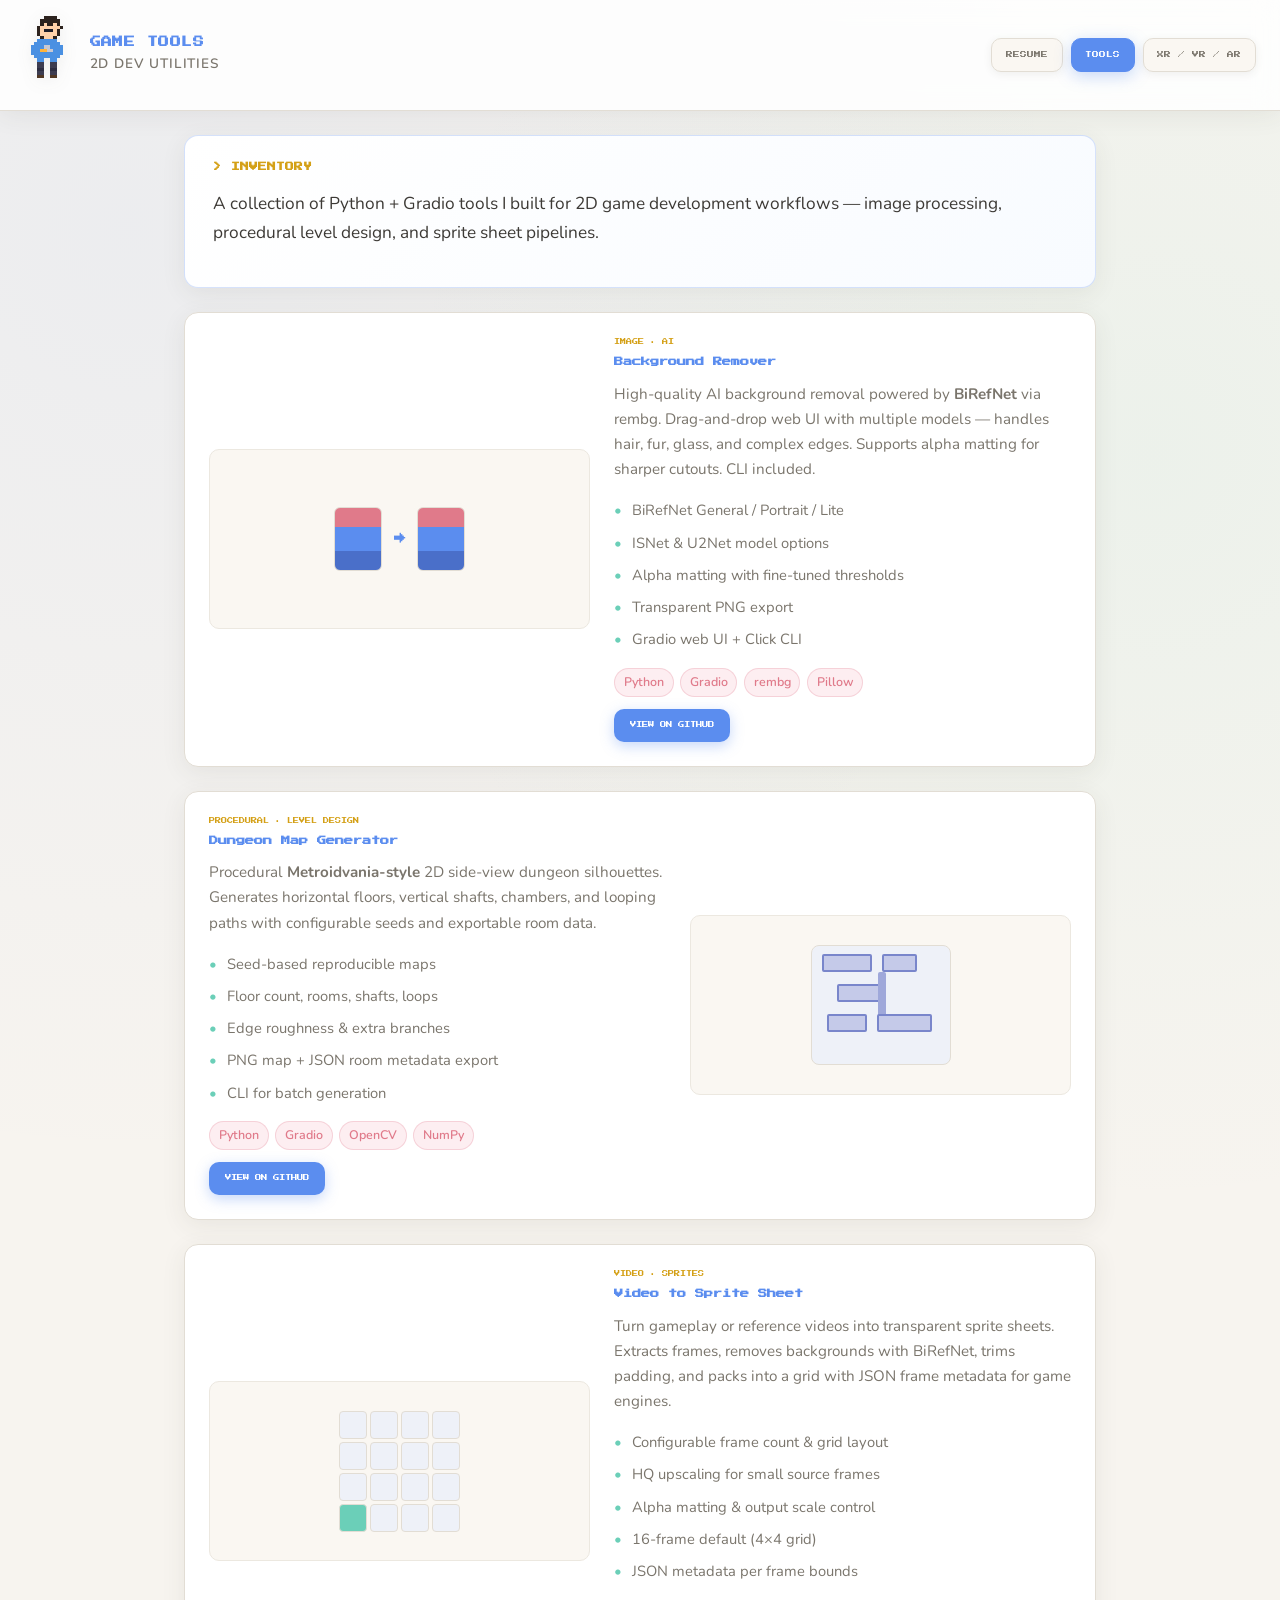
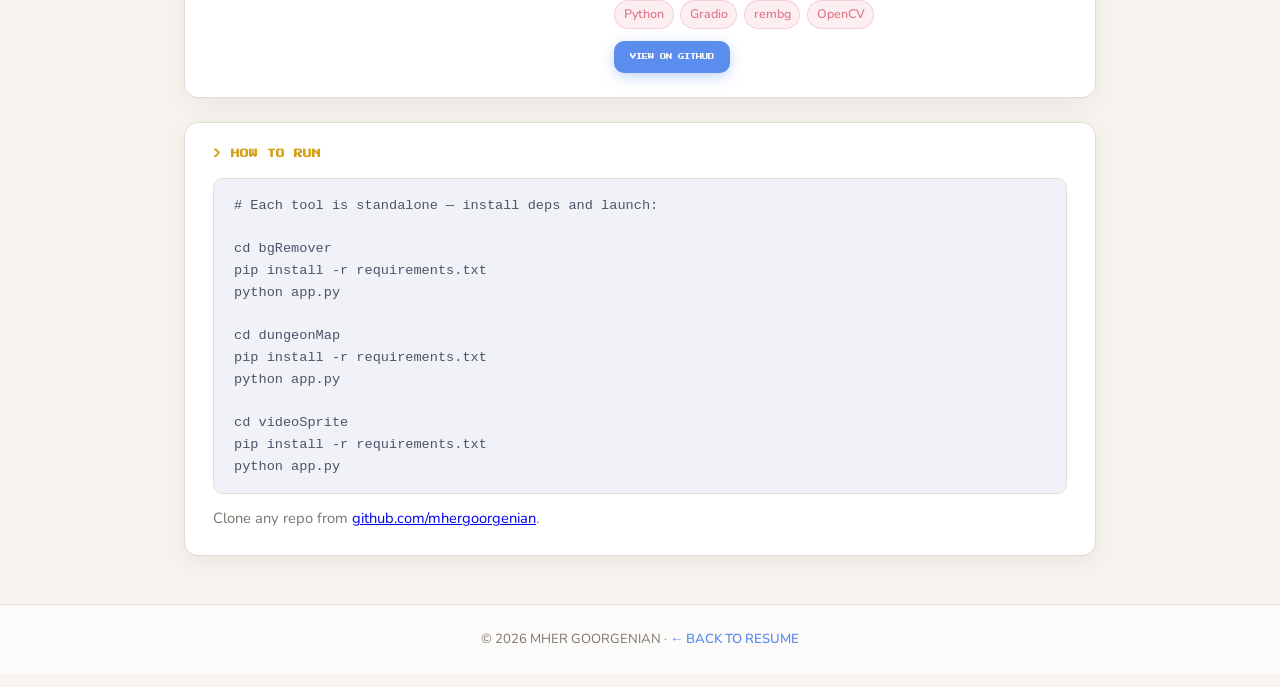
==== tools.html @ 406438a4 "Deploy pixel art resume portfolio site" ====
<!DOCTYPE html>
<html lang="en">
<head>
  <meta charset="UTF-8">
  <meta name="viewport" content="width=device-width, initial-scale=1.0">
  <title>Game Tools | Mher Goorgenian</title>
  <link rel="preconnect" href="https://fonts.googleapis.com">
  <link rel="preconnect" href="https://fonts.gstatic.com" crossorigin>
  <link href="https://fonts.googleapis.com/css2?family=Nunito:wght@400;600;700&family=Press+Start+2P&display=swap" rel="stylesheet">
  <link rel="stylesheet" href="css/pixel.css">
</head>
<body>
  <header class="site-header">
    <div class="logo-block">
      <img src="assets/character.png" alt="Pixel game developer character" class="character-mini" width="52" height="78">
      <div>
        <h1 class="site-title">GAME TOOLS</h1>
        <p class="site-subtitle">2D DEV UTILITIES</p>
      </div>
    </div>
    <nav class="pixel-nav" aria-label="Main">
      <a href="index.html" class="nav-link">RESUME</a>
      <a href="tools.html" class="nav-link active">TOOLS</a>
      <a href="xr.html" class="nav-link">XR / VR / AR</a>
    </nav>
  </header>

  <main class="container">
    <section class="pixel-panel hero-panel">
      <h2 class="panel-title">&gt; INVENTORY</h2>
      <p class="hero-text">
        A collection of Python + Gradio tools I built for 2D game development workflows —
        image processing, procedural level design, and sprite sheet pipelines.
      </p>
    </section>

    <section class="tool-showcase">
      <!-- BG Remover -->
      <article class="tool-card" id="bg-remover">
        <div class="tool-visual bg-remover-demo" aria-hidden="true">
          <div class="demo-sprite char"></div>
          <div class="demo-arrow">→</div>
          <div class="demo-sprite char-cutout"></div>
        </div>
        <div class="tool-content">
          <span class="tool-tag">IMAGE · AI</span>
          <h2>Background Remover</h2>
          <p>
            High-quality AI background removal powered by <strong>BiRefNet</strong> via rembg.
            Drag-and-drop web UI with multiple models — handles hair, fur, glass, and complex edges.
            Supports alpha matting for sharper cutouts. CLI included.
          </p>
          <ul class="tool-features">
            <li>BiRefNet General / Portrait / Lite</li>
            <li>ISNet & U2Net model options</li>
            <li>Alpha matting with fine-tuned thresholds</li>
            <li>Transparent PNG export</li>
            <li>Gradio web UI + Click CLI</li>
          </ul>
          <div class="tool-stack">
            <span>Python</span><span>Gradio</span><span>rembg</span><span>Pillow</span>
          </div>
          <div class="tool-actions">
            <a href="https://github.com/mhergoorgenian/bg-remover" target="_blank" rel="noopener" class="pixel-btn tool-repo">
              VIEW ON GITHUB
            </a>
          </div>
        </div>
      </article>

      <!-- Dungeon Map -->
      <article class="tool-card reverse" id="dungeon-map">
        <div class="tool-visual dungeon-demo" aria-hidden="true">
          <div class="dungeon-preview">
            <div class="dungeon-room r1"></div>
            <div class="dungeon-room r2"></div>
            <div class="dungeon-room r3"></div>
            <div class="dungeon-shaft"></div>
            <div class="dungeon-room r4"></div>
            <div class="dungeon-room r5"></div>
          </div>
        </div>
        <div class="tool-content">
          <span class="tool-tag">PROCEDURAL · LEVEL DESIGN</span>
          <h2>Dungeon Map Generator</h2>
          <p>
            Procedural <strong>Metroidvania-style</strong> 2D side-view dungeon silhouettes.
            Generates horizontal floors, vertical shafts, chambers, and looping paths with
            configurable seeds and exportable room data.
          </p>
          <ul class="tool-features">
            <li>Seed-based reproducible maps</li>
            <li>Floor count, rooms, shafts, loops</li>
            <li>Edge roughness & extra branches</li>
            <li>PNG map + JSON room metadata export</li>
            <li>CLI for batch generation</li>
          </ul>
          <div class="tool-stack">
            <span>Python</span><span>Gradio</span><span>OpenCV</span><span>NumPy</span>
          </div>
          <div class="tool-actions">
            <a href="https://github.com/mhergoorgenian/dungeon-map-generator" target="_blank" rel="noopener" class="pixel-btn tool-repo">
              VIEW ON GITHUB
            </a>
          </div>
        </div>
      </article>

      <!-- Video Sprite -->
      <article class="tool-card" id="video-sprite">
        <div class="tool-visual sprite-demo" aria-hidden="true">
          <div class="sprite-sheet-preview">
            <div class="sprite-cell"></div><div class="sprite-cell"></div><div class="sprite-cell"></div><div class="sprite-cell"></div>
            <div class="sprite-cell"></div><div class="sprite-cell"></div><div class="sprite-cell"></div><div class="sprite-cell"></div>
            <div class="sprite-cell"></div><div class="sprite-cell"></div><div class="sprite-cell"></div><div class="sprite-cell"></div>
            <div class="sprite-cell active"></div><div class="sprite-cell"></div><div class="sprite-cell"></div><div class="sprite-cell"></div>
          </div>
        </div>
        <div class="tool-content">
          <span class="tool-tag">VIDEO · SPRITES</span>
          <h2>Video to Sprite Sheet</h2>
          <p>
            Turn gameplay or reference videos into transparent sprite sheets. Extracts frames,
            removes backgrounds with BiRefNet, trims padding, and packs into a grid with
            JSON frame metadata for game engines.
          </p>
          <ul class="tool-features">
            <li>Configurable frame count & grid layout</li>
            <li>HQ upscaling for small source frames</li>
            <li>Alpha matting & output scale control</li>
            <li>16-frame default (4×4 grid)</li>
            <li>JSON metadata per frame bounds</li>
          </ul>
          <div class="tool-stack">
            <span>Python</span><span>Gradio</span><span>rembg</span><span>OpenCV</span>
          </div>
          <div class="tool-actions">
            <a href="https://github.com/mhergoorgenian/video-to-sprite" target="_blank" rel="noopener" class="pixel-btn tool-repo">
              VIEW ON GITHUB
            </a>
          </div>
        </div>
      </article>
    </section>

    <section class="pixel-panel">
      <h2 class="panel-title">&gt; HOW TO RUN</h2>
      <pre class="code-block"><code># Each tool is standalone — install deps and launch:

cd bgRemover
pip install -r requirements.txt
python app.py

cd dungeonMap
pip install -r requirements.txt
python app.py

cd videoSprite
pip install -r requirements.txt
python app.py</code></pre>
      <p class="note-text">Clone any repo from <a href="https://github.com/mhergoorgenian">github.com/mhergoorgenian</a>.</p>
    </section>
  </main>

  <footer class="site-footer">
    <p>© 2026 MHER GOORGENIAN · <a href="index.html">← BACK TO RESUME</a></p>
  </footer>

  <script src="js/nav.js"></script>
</body>
</html>
---- css/pixel.css ----
/* ===== LIGHT PIXEL RESUME THEME ===== */

:root {
  --bg: #f7f4ef;
  --bg-soft: #fffdf9;
  --bg-panel: #ffffff;
  --bg-card: #faf7f2;
  --border: #e2ddd4;
  --border-soft: #ece8e0;
  --text: #3d3a36;
  --text-dim: #7a756c;
  --accent: #5b8def;
  --accent-soft: #e8f0ff;
  --accent-alt: #e07a8a;
  --accent-alt-soft: #fdeef1;
  --accent-gold: #d4a017;
  --accent-mint: #6bcfb8;
  --shadow: rgba(61, 58, 54, 0.08);
  --shadow-hover: rgba(61, 58, 54, 0.14);
  --radius: 14px;
  --radius-sm: 10px;
  --font-pixel: 'Press Start 2P', monospace;
  --font-body: 'Nunito', 'Segoe UI', sans-serif;
}

*, *::before, *::after {
  box-sizing: border-box;
  margin: 0;
  padding: 0;
}

html {
  scroll-behavior: smooth;
}

body {
  font-family: var(--font-body);
  font-size: 1.05rem;
  line-height: 1.65;
  color: var(--text);
  background:
    radial-gradient(circle at 10% 10%, rgba(91, 141, 239, 0.07) 0%, transparent 40%),
    radial-gradient(circle at 90% 20%, rgba(107, 207, 184, 0.08) 0%, transparent 35%),
    var(--bg);
  min-height: 100vh;
  position: relative;
  overflow-x: hidden;
}

/* Hide old CRT layers if present */
.scanlines,
.crt-glow {
  display: none;
}

/* Header */
.site-header {
  display: flex;
  flex-wrap: wrap;
  align-items: center;
  justify-content: space-between;
  gap: 1rem;
  padding: 1rem 1.5rem;
  border-bottom: 1px solid var(--border);
  background: rgba(255, 255, 255, 0.85);
  backdrop-filter: blur(12px);
  box-shadow: 0 4px 24px var(--shadow);
  position: sticky;
  top: 0;
  z-index: 100;
}

.logo-block {
  display: flex;
  align-items: center;
  gap: 0.85rem;
}

.pixel-avatar,
.character-mini {
  display: block;
  width: 52px;
  height: 78px;
  object-fit: contain;
  image-rendering: pixelated;
  filter: drop-shadow(0 4px 8px var(--shadow));
  animation: char-bob 2.4s ease-in-out infinite;
}

@keyframes char-bob {
  0%, 100% { transform: translateY(0); }
  50% { transform: translateY(-3px); }
}

.site-title {
  font-family: var(--font-pixel);
  font-size: clamp(0.5rem, 2.2vw, 0.68rem);
  color: var(--accent);
  letter-spacing: 0.04em;
  line-height: 1.5;
}

.site-subtitle {
  font-size: 0.85rem;
  font-weight: 600;
  color: var(--text-dim);
  margin-top: 0.15rem;
  letter-spacing: 0.06em;
  text-transform: uppercase;
}

/* Navigation */
.pixel-nav {
  display: flex;
  flex-wrap: wrap;
  gap: 0.5rem;
}

.nav-link {
  font-family: var(--font-pixel);
  font-size: 0.42rem;
  padding: 0.65rem 0.85rem;
  color: var(--text-dim);
  text-decoration: none;
  background: var(--bg-card);
  border: 1px solid var(--border);
  border-radius: var(--radius-sm);
  box-shadow: 0 2px 8px var(--shadow);
  transition: all 0.25s ease;
}

.nav-link:hover {
  color: var(--accent);
  background: var(--accent-soft);
  border-color: rgba(91, 141, 239, 0.35);
  transform: translateY(-1px);
  box-shadow: 0 4px 14px var(--shadow-hover);
}

.nav-link.active {
  color: #fff;
  background: var(--accent);
  border-color: var(--accent);
  box-shadow: 0 4px 16px rgba(91, 141, 239, 0.35);
}

/* Layout */
.container {
  max-width: 960px;
  margin: 0 auto;
  padding: 1.5rem;
}

/* Hero with character */
.hero-layout {
  display: grid;
  grid-template-columns: auto 1fr;
  gap: 1.5rem;
  align-items: center;
}

@media (max-width: 600px) {
  .hero-layout {
    grid-template-columns: 1fr;
    text-align: center;
  }

  .hero-character-wrap {
    margin: 0 auto;
  }
}

.hero-character-wrap {
  position: relative;
  padding: 1rem;
  background: linear-gradient(145deg, var(--accent-soft), var(--accent-alt-soft));
  border-radius: var(--radius);
  border: 1px solid var(--border);
  box-shadow: 0 8px 28px var(--shadow);
}

.hero-character {
  display: block;
  width: 96px;
  height: 144px;
  image-rendering: pixelated;
  animation: char-idle 0.8s steps(2) infinite;
}

@keyframes char-idle {
  from { content: normal; }
}

/* CSS sprite animation via background */
.hero-character-sprite {
  width: 96px;
  height: 144px;
  background-image: url('../assets/character-idle.png');
  background-repeat: no-repeat;
  background-size: 192px 144px;
  image-rendering: pixelated;
  animation: sprite-idle 0.8s steps(2) infinite;
}

@keyframes sprite-idle {
  0% { background-position: 0 0; }
  100% { background-position: -192px 0; }
}

.hero-character-wrap::after {
  content: '';
  position: absolute;
  bottom: 8px;
  left: 50%;
  transform: translateX(-50%);
  width: 60%;
  height: 8px;
  background: rgba(61, 58, 54, 0.1);
  border-radius: 50%;
  filter: blur(2px);
  animation: shadow-pulse 2.4s ease-in-out infinite;
}

@keyframes shadow-pulse {
  0%, 100% { transform: translateX(-50%) scale(1); opacity: 0.5; }
  50% { transform: translateX(-50%) scale(0.85); opacity: 0.35; }
}

.character-credit {
  font-size: 0.7rem;
  color: var(--text-dim);
  margin-top: 0.5rem;
  text-align: center;
}

/* Panels */
.pixel-panel {
  background: var(--bg-panel);
  border: 1px solid var(--border);
  border-radius: var(--radius);
  box-shadow: 0 6px 24px var(--shadow);
  padding: 1.5rem 1.75rem;
  margin-bottom: 1.5rem;
  transition: box-shadow 0.25s ease;
}

.pixel-panel:hover {
  box-shadow: 0 10px 32px var(--shadow-hover);
}

.panel-title {
  font-family: var(--font-pixel);
  font-size: 0.55rem;
  color: var(--accent-gold);
  margin-bottom: 1rem;
  line-height: 1.6;
}

.hero-panel {
  border-color: rgba(91, 141, 239, 0.25);
  background: linear-gradient(135deg, #ffffff 0%, #f8fbff 100%);
}

.hero-text {
  font-size: 1.08rem;
  color: var(--text);
  margin-bottom: 1rem;
}

.hero-text strong {
  color: var(--accent);
}

/* Buttons */
.pixel-btn {
  display: inline-block;
  font-family: var(--font-pixel);
  font-size: 0.4rem;
  padding: 0.7rem 1rem;
  color: #fff;
  background: var(--accent);
  text-decoration: none;
  border: none;
  border-radius: var(--radius-sm);
  box-shadow: 0 4px 14px rgba(91, 141, 239, 0.35);
  transition: all 0.25s ease;
  cursor: pointer;
}

.pixel-btn:hover {
  transform: translateY(-2px);
  box-shadow: 0 6px 20px rgba(91, 141, 239, 0.45);
  background: #4a7de0;
}

.pixel-btn[aria-disabled="true"] {
  background: var(--border);
  color: var(--text-dim);
  box-shadow: none;
  cursor: not-allowed;
  pointer-events: none;
}

.contact-row {
  display: flex;
  flex-wrap: wrap;
  gap: 0.65rem;
  margin-top: 0.75rem;
}

.pixel-link {
  font-family: var(--font-pixel);
  font-size: 0.4rem;
  color: var(--accent);
  text-decoration: none;
  margin-top: 0.5rem;
  display: inline-block;
  transition: color 0.2s ease;
}

.pixel-link:hover {
  color: var(--accent-alt);
}

/* Quest / Experience cards */
.quest-list {
  display: flex;
  flex-direction: column;
  gap: 1rem;
}

.quest-card {
  background: var(--bg-card);
  border: 1px solid var(--border-soft);
  border-radius: var(--radius-sm);
  padding: 1.15rem 1.25rem;
  transition: all 0.25s ease;
}

.quest-card:hover {
  border-color: rgba(91, 141, 239, 0.3);
  background: var(--bg-soft);
  transform: translateY(-1px);
}

.quest-header {
  display: flex;
  gap: 0.75rem;
  align-items: flex-start;
  margin-bottom: 0.5rem;
}

.quest-icon {
  font-size: 1.4rem;
  line-height: 1;
  background: var(--accent-soft);
  width: 36px;
  height: 36px;
  display: flex;
  align-items: center;
  justify-content: center;
  border-radius: 8px;
  flex-shrink: 0;
}

.quest-card h3 {
  font-family: var(--font-pixel);
  font-size: 0.5rem;
  color: var(--accent-alt);
  margin-bottom: 0.3rem;
  line-height: 1.5;
}

.quest-meta {
  font-size: 0.88rem;
  color: var(--text-dim);
}

/* Skills & languages */
.two-col {
  display: grid;
  grid-template-columns: 1fr 1fr;
  gap: 1.5rem;
}

@media (max-width: 600px) {
  .two-col {
    grid-template-columns: 1fr;
  }
}

.skill-grid {
  list-style: none;
  display: flex;
  flex-wrap: wrap;
  gap: 0.45rem;
}

.skill-grid li {
  font-size: 0.88rem;
  font-weight: 600;
  padding: 0.35rem 0.75rem;
  background: var(--accent-soft);
  border: 1px solid rgba(91, 141, 239, 0.2);
  border-radius: 999px;
  color: var(--accent);
}

.lang-list {
  list-style: none;
}

.lang-list li {
  display: flex;
  justify-content: space-between;
  padding: 0.45rem 0;
  border-bottom: 1px solid var(--border-soft);
  font-size: 0.95rem;
}

.lang-level {
  color: var(--accent-gold);
  font-weight: 600;
  font-size: 0.85rem;
}

.mt {
  margin-top: 1.25rem;
}

.edu-block {
  font-size: 0.95rem;
  line-height: 1.7;
}

/* Projects grid */
.project-grid {
  display: grid;
  grid-template-columns: repeat(auto-fit, minmax(240px, 1fr));
  gap: 1rem;
}

.project-card {
  background: var(--bg-card);
  border: 1px solid var(--border-soft);
  border-radius: var(--radius-sm);
  padding: 1.15rem;
  transition: all 0.25s ease;
}

.project-card:hover {
  transform: translateY(-2px);
  box-shadow: 0 8px 24px var(--shadow);
  border-color: rgba(91, 141, 239, 0.25);
}

.project-thumb {
  width: 100%;
  height: 80px;
  display: flex;
  align-items: center;
  justify-content: center;
  font-family: var(--font-pixel);
  font-size: 1rem;
  margin-bottom: 0.75rem;
  border-radius: var(--radius-sm);
  border: 1px solid var(--border);
}

.project-thumb.deco {
  background: linear-gradient(135deg, #e8f5e9 0%, #b2dfdb 100%);
  color: #2e7d6f;
}

.project-thumb.game {
  background: linear-gradient(135deg, #fce4ec 0%, #f8bbd0 100%);
  font-size: 1.8rem;
}

.project-thumb.tools {
  background: linear-gradient(135deg, #e3f2fd 0%, #bbdefb 100%);
  font-size: 1.8rem;
}

.project-card h3 {
  font-family: var(--font-pixel);
  font-size: 0.45rem;
  color: var(--accent-gold);
  margin-bottom: 0.5rem;
  line-height: 1.5;
}

.project-card p {
  font-size: 0.92rem;
  color: var(--text-dim);
}

/* ===== TOOLS PAGE ===== */
.tool-showcase {
  display: flex;
  flex-direction: column;
  gap: 1.5rem;
  margin-bottom: 1.5rem;
}

.tool-card {
  display: grid;
  grid-template-columns: 1fr 1.2fr;
  gap: 1.5rem;
  background: var(--bg-panel);
  border: 1px solid var(--border);
  border-radius: var(--radius);
  box-shadow: 0 6px 24px var(--shadow);
  padding: 1.5rem;
  align-items: center;
  transition: box-shadow 0.25s ease;
}

.tool-card:hover {
  box-shadow: 0 10px 32px var(--shadow-hover);
}

.tool-card.reverse {
  direction: rtl;
}

.tool-card.reverse > * {
  direction: ltr;
}

@media (max-width: 700px) {
  .tool-card,
  .tool-card.reverse {
    grid-template-columns: 1fr;
    direction: ltr;
  }
}

.tool-visual {
  min-height: 180px;
  background: var(--bg-card);
  border: 1px solid var(--border-soft);
  border-radius: var(--radius-sm);
  display: flex;
  align-items: center;
  justify-content: center;
  padding: 1rem;
  overflow: hidden;
}

.tool-tag {
  font-family: var(--font-pixel);
  font-size: 0.38rem;
  color: var(--accent-gold);
  display: block;
  margin-bottom: 0.5rem;
}

.tool-content h2 {
  font-family: var(--font-pixel);
  font-size: 0.58rem;
  color: var(--accent);
  margin-bottom: 0.75rem;
  line-height: 1.6;
}

.tool-content p {
  font-size: 0.95rem;
  color: var(--text-dim);
}

.tool-features {
  list-style: none;
  margin: 0.75rem 0;
}

.tool-features li {
  padding: 0.25rem 0;
  padding-left: 1.1rem;
  position: relative;
  font-size: 0.92rem;
  color: var(--text-dim);
}

.tool-features li::before {
  content: '•';
  position: absolute;
  left: 0;
  color: var(--accent-mint);
  font-weight: bold;
}

.tool-stack {
  display: flex;
  flex-wrap: wrap;
  gap: 0.4rem;
  margin: 0.75rem 0;
}

.tool-stack span {
  font-size: 0.78rem;
  font-weight: 600;
  padding: 0.2rem 0.55rem;
  background: var(--accent-alt-soft);
  border: 1px solid rgba(224, 122, 138, 0.25);
  border-radius: 999px;
  color: var(--accent-alt);
}

.tool-actions {
  margin-top: 0.75rem;
}

/* BG Remover demo */
.bg-remover-demo {
  gap: 0.75rem;
}

.demo-sprite {
  width: 48px;
  height: 64px;
  border-radius: 6px;
  border: 1px solid var(--border);
}

.demo-sprite.char {
  background: linear-gradient(180deg, #e07a8a 30%, #5b8def 30%, #5b8def 70%, #4a6fc9 70%);
}

.demo-sprite.char-cutout {
  background: linear-gradient(180deg, #e07a8a 30%, #5b8def 30%, #5b8def 70%, #4a6fc9 70%);
  box-shadow: 0 0 0 4px var(--bg-card);
}

.demo-arrow {
  font-family: var(--font-pixel);
  font-size: 0.7rem;
  color: var(--accent);
}

/* Dungeon demo */
.dungeon-preview {
  position: relative;
  width: 140px;
  height: 120px;
  background: #eef1f8;
  border: 1px solid var(--border);
  border-radius: 8px;
}

.dungeon-room {
  position: absolute;
  background: #c5cae9;
  border: 2px solid #7986cb;
  border-radius: 2px;
}

.dungeon-room.r1 { width: 50px; height: 18px; top: 8px; left: 10px; }
.dungeon-room.r2 { width: 35px; height: 18px; top: 8px; left: 70px; }
.dungeon-room.r3 { width: 45px; height: 18px; top: 38px; left: 25px; }
.dungeon-shaft { position: absolute; width: 8px; height: 50px; top: 26px; left: 66px; background: #9fa8da; border-radius: 2px; }
.dungeon-room.r4 { width: 40px; height: 18px; top: 68px; left: 15px; }
.dungeon-room.r5 { width: 55px; height: 18px; top: 68px; left: 65px; }

/* Sprite sheet demo */
.sprite-sheet-preview {
  display: grid;
  grid-template-columns: repeat(4, 28px);
  grid-template-rows: repeat(4, 28px);
  gap: 3px;
}

.sprite-cell {
  background: #eef1f8;
  border: 1px solid var(--border);
  border-radius: 4px;
}

.sprite-cell.active {
  background: var(--accent-mint);
  animation: pulse 1.5s ease infinite;
}

@keyframes pulse {
  0%, 100% { opacity: 1; }
  50% { opacity: 0.5; }
}

/* Code block */
.code-block {
  background: #f0f2f8;
  border: 1px solid var(--border);
  border-radius: var(--radius-sm);
  padding: 1rem 1.25rem;
  overflow-x: auto;
  font-family: 'Consolas', 'Courier New', monospace;
  font-size: 0.85rem;
  color: #4a5568;
  margin-top: 0.5rem;
  line-height: 1.6;
}

.note-text {
  margin-top: 0.75rem;
  color: var(--text-dim);
  font-size: 0.92rem;
}

/* ===== XR PAGE ===== */
.xr-hero .xr-badges {
  display: flex;
  flex-wrap: wrap;
  gap: 0.45rem;
  margin-top: 0.5rem;
}

.xr-badges span {
  font-size: 0.78rem;
  font-weight: 600;
  padding: 0.25rem 0.6rem;
  background: var(--accent-alt-soft);
  border: 1px solid rgba(224, 122, 138, 0.25);
  border-radius: 999px;
  color: var(--accent-alt);
}

.xr-showcase {
  display: flex;
  flex-direction: column;
  gap: 1.5rem;
  margin-bottom: 1.5rem;
}

.xr-card {
  display: grid;
  grid-template-columns: 1fr 1.2fr;
  gap: 1.5rem;
  background: var(--bg-panel);
  border: 1px solid var(--border);
  border-radius: var(--radius);
  box-shadow: 0 6px 24px var(--shadow);
  padding: 1.5rem;
  align-items: center;
  transition: box-shadow 0.25s ease;
}

.xr-card:hover {
  box-shadow: 0 10px 32px var(--shadow-hover);
}

.xr-card.featured {
  border-color: rgba(224, 122, 138, 0.35);
  background: linear-gradient(135deg, #ffffff 0%, #fff8fa 100%);
}

.xr-card.reverse {
  direction: rtl;
}

.xr-card.reverse > * {
  direction: ltr;
}

@media (max-width: 700px) {
  .xr-card,
  .xr-card.reverse {
    grid-template-columns: 1fr;
    direction: ltr;
  }
}

.xr-visual {
  min-height: 160px;
  background: var(--bg-card);
  border: 1px solid var(--border-soft);
  border-radius: var(--radius-sm);
  display: flex;
  align-items: center;
  justify-content: center;
  padding: 1rem;
}

/* DecoVision AR frame */
.ar-frame {
  position: relative;
  width: 160px;
  height: 120px;
  border: 2px solid var(--accent-mint);
  border-radius: 8px;
  background: #e8f5e9;
  overflow: hidden;
}

.ar-room {
  position: absolute;
  bottom: 0;
  left: 0;
  right: 0;
  height: 40%;
  background: #a5d6a7;
}

.ar-furniture {
  position: absolute;
  border: 2px solid var(--accent-gold);
  border-radius: 2px;
}

.ar-furniture.sofa {
  width: 40px;
  height: 20px;
  bottom: 42%;
  left: 30%;
  background: #8d6e63;
}

.ar-furniture.lamp {
  width: 8px;
  height: 30px;
  bottom: 42%;
  right: 25%;
  background: var(--accent-gold);
}

.ar-scan-line {
  position: absolute;
  left: 0;
  right: 0;
  height: 2px;
  background: var(--accent-mint);
  animation: scan 2.5s ease-in-out infinite;
  opacity: 0.6;
}

@keyframes scan {
  0% { top: 0; }
  100% { top: 100%; }
}

/* Location AR map */
.map-grid {
  position: relative;
  width: 140px;
  height: 120px;
  background: #e8f0ff;
  border: 1px solid var(--border);
  border-radius: 8px;
  background-image:
    linear-gradient(rgba(91, 141, 239, 0.15) 1px, transparent 1px),
    linear-gradient(90deg, rgba(91, 141, 239, 0.15) 1px, transparent 1px);
  background-size: 20px 20px;
}

.map-pin {
  position: absolute;
  width: 10px;
  height: 10px;
  background: var(--accent-alt);
  border-radius: 50%;
  box-shadow: 0 0 6px rgba(224, 122, 138, 0.5);
}

.map-pin.p1 { top: 20px; left: 30px; }
.map-pin.p2 { top: 60px; left: 80px; }
.map-pin.p3 { top: 90px; left: 45px; }

.map-route {
  position: absolute;
  top: 25px;
  left: 35px;
  width: 50px;
  height: 60px;
  border-left: 2px dashed var(--accent);
  border-bottom: 2px dashed var(--accent);
}

/* VR headset */
.vr-headset {
  position: relative;
  width: 100px;
  height: 60px;
  background: #7986cb;
  border: 2px solid #5c6bc0;
  border-radius: 12px;
}

.vr-lens {
  position: absolute;
  top: 15px;
  width: 28px;
  height: 28px;
  background: #e8eaf6;
  border: 2px solid var(--accent);
  border-radius: 50%;
}

.vr-lens.left { left: 12px; }
.vr-lens.right { right: 12px; }

.vr-strap {
  position: absolute;
  top: -8px;
  left: 20%;
  right: 20%;
  height: 6px;
  background: var(--border);
  border-radius: 3px;
}

.xr-content h2 {
  font-family: var(--font-pixel);
  font-size: 0.58rem;
  color: var(--accent-alt);
  margin-bottom: 0.75rem;
  line-height: 1.6;
}

.xr-content p {
  font-size: 0.95rem;
  color: var(--text-dim);
}

/* Footer */
.site-footer {
  text-align: center;
  padding: 1.5rem;
  font-size: 0.82rem;
  color: var(--text-dim);
  border-top: 1px solid var(--border);
  background: rgba(255, 255, 255, 0.7);
}

.site-footer a {
  color: var(--accent);
  text-decoration: none;
  font-weight: 600;
}

.site-footer a:hover {
  color: var(--accent-alt);
}
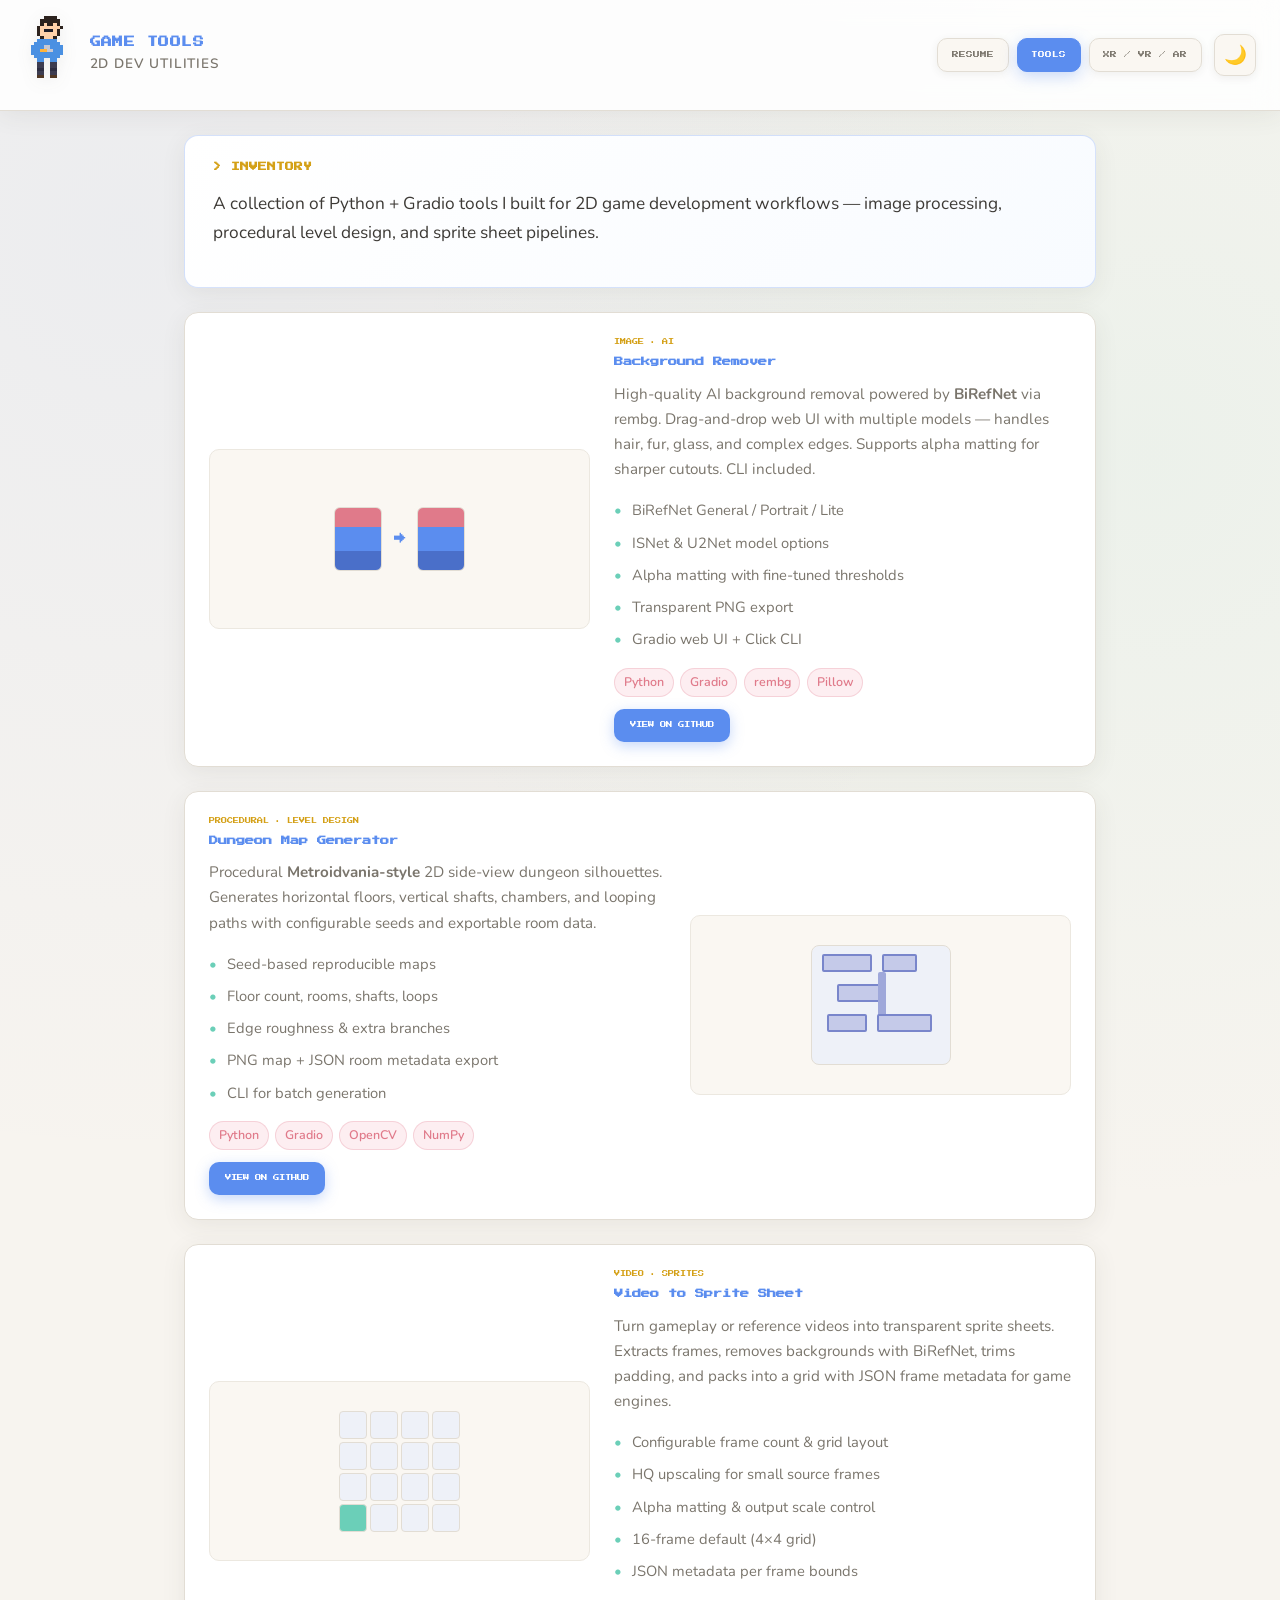
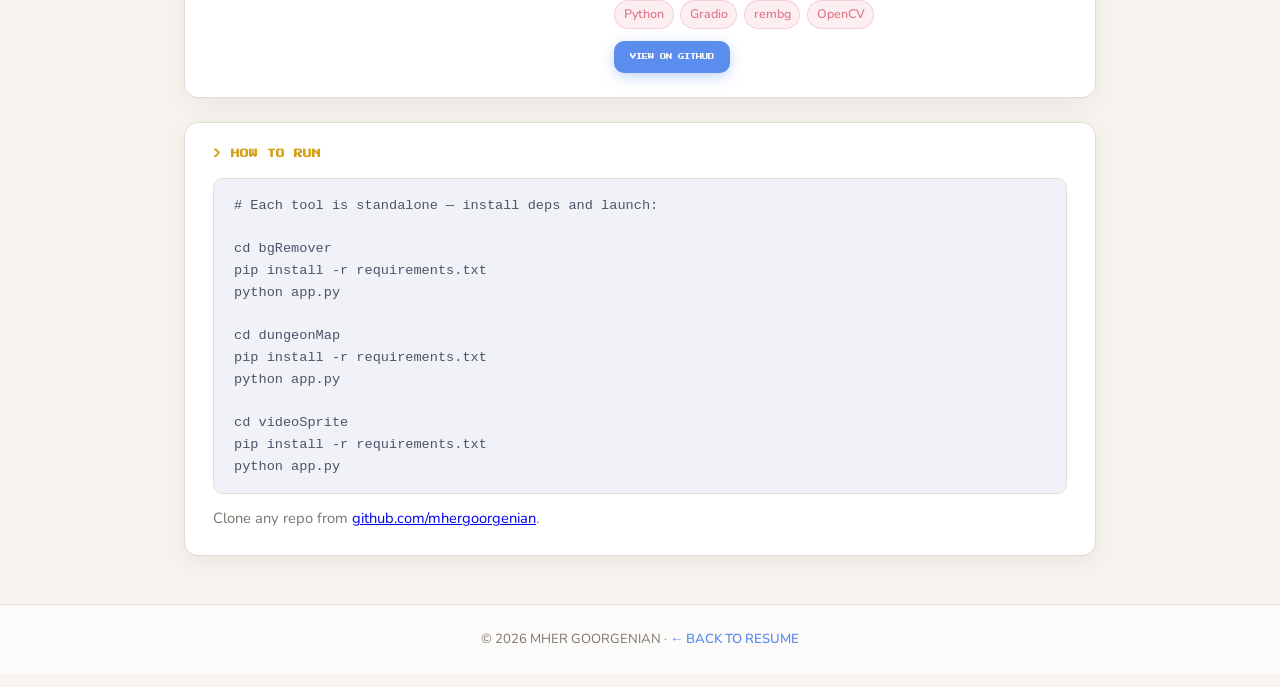
==== commit c2b08769: "Add XRoom project, theme toggle, remove education section" ====
--- a/tools.html
+++ b/tools.html
@@ -4,6 +4,13 @@
   <meta charset="UTF-8">
   <meta name="viewport" content="width=device-width, initial-scale=1.0">
   <title>Game Tools | Mher Goorgenian</title>
+  <script>
+    (function () {
+      var t = localStorage.getItem('theme');
+      if (!t) t = matchMedia('(prefers-color-scheme: dark)').matches ? 'dark' : 'light';
+      document.documentElement.setAttribute('data-theme', t);
+    })();
+  </script>
   <link rel="preconnect" href="https://fonts.googleapis.com">
   <link rel="preconnect" href="https://fonts.gstatic.com" crossorigin>
   <link href="https://fonts.googleapis.com/css2?family=Nunito:wght@400;600;700&family=Press+Start+2P&display=swap" rel="stylesheet">
@@ -18,11 +25,14 @@
         <p class="site-subtitle">2D DEV UTILITIES</p>
       </div>
     </div>
-    <nav class="pixel-nav" aria-label="Main">
-      <a href="index.html" class="nav-link">RESUME</a>
-      <a href="tools.html" class="nav-link active">TOOLS</a>
-      <a href="xr.html" class="nav-link">XR / VR / AR</a>
-    </nav>
+    <div class="header-actions">
+      <nav class="pixel-nav" aria-label="Main">
+        <a href="index.html" class="nav-link">RESUME</a>
+        <a href="tools.html" class="nav-link active">TOOLS</a>
+        <a href="xr.html" class="nav-link">XR / VR / AR</a>
+      </nav>
+      <button type="button" class="theme-toggle" aria-label="Toggle theme">🌙</button>
+    </div>
   </header>
 
   <main class="container">
--- a/css/pixel.css
+++ b/css/pixel.css
@@ -5,6 +5,8 @@
   --bg-soft: #fffdf9;
   --bg-panel: #ffffff;
   --bg-card: #faf7f2;
+  --header-bg: rgba(255, 255, 255, 0.85);
+  --footer-bg: rgba(255, 255, 255, 0.7);
   --border: #e2ddd4;
   --border-soft: #ece8e0;
   --text: #3d3a36;
@@ -17,10 +19,43 @@
   --accent-mint: #6bcfb8;
   --shadow: rgba(61, 58, 54, 0.08);
   --shadow-hover: rgba(61, 58, 54, 0.14);
+  --glow-1: rgba(91, 141, 239, 0.07);
+  --glow-2: rgba(107, 207, 184, 0.08);
+  --hero-gradient-end: #f8fbff;
+  --featured-gradient-end: #fff8fa;
+  --code-bg: #f0f2f8;
+  --code-text: #4a5568;
   --radius: 14px;
   --radius-sm: 10px;
   --font-pixel: 'Press Start 2P', monospace;
   --font-body: 'Nunito', 'Segoe UI', sans-serif;
+}
+
+[data-theme="dark"] {
+  --bg: #12121f;
+  --bg-soft: #1a1a2e;
+  --bg-panel: #1e1e32;
+  --bg-card: #252540;
+  --header-bg: rgba(18, 18, 31, 0.92);
+  --footer-bg: rgba(18, 18, 31, 0.92);
+  --border: #3a3a5c;
+  --border-soft: #2e2e4a;
+  --text: #e8e6f0;
+  --text-dim: #a09cb8;
+  --accent: #7ba4ff;
+  --accent-soft: #2a3555;
+  --accent-alt: #f092a8;
+  --accent-alt-soft: #3d2a35;
+  --accent-gold: #e8c547;
+  --accent-mint: #5ee0c4;
+  --shadow: rgba(0, 0, 0, 0.35);
+  --shadow-hover: rgba(0, 0, 0, 0.5);
+  --glow-1: rgba(123, 164, 255, 0.06);
+  --glow-2: rgba(94, 224, 196, 0.05);
+  --hero-gradient-end: #1a2040;
+  --featured-gradient-end: #2a1a30;
+  --code-bg: #16162a;
+  --code-text: #b8b4d0;
 }
 
 *, *::before, *::after {
@@ -39,9 +74,10 @@
   line-height: 1.65;
   color: var(--text);
   background:
-    radial-gradient(circle at 10% 10%, rgba(91, 141, 239, 0.07) 0%, transparent 40%),
-    radial-gradient(circle at 90% 20%, rgba(107, 207, 184, 0.08) 0%, transparent 35%),
+    radial-gradient(circle at 10% 10%, var(--glow-1) 0%, transparent 40%),
+    radial-gradient(circle at 90% 20%, var(--glow-2) 0%, transparent 35%),
     var(--bg);
+  transition: background 0.3s ease, color 0.3s ease;
   min-height: 100vh;
   position: relative;
   overflow-x: hidden;
@@ -62,7 +98,7 @@
   gap: 1rem;
   padding: 1rem 1.5rem;
   border-bottom: 1px solid var(--border);
-  background: rgba(255, 255, 255, 0.85);
+  background: var(--header-bg);
   backdrop-filter: blur(12px);
   box-shadow: 0 4px 24px var(--shadow);
   position: sticky;
@@ -258,7 +294,7 @@
 
 .hero-panel {
   border-color: rgba(91, 141, 239, 0.25);
-  background: linear-gradient(135deg, #ffffff 0%, #f8fbff 100%);
+  background: linear-gradient(135deg, var(--bg-panel) 0%, var(--hero-gradient-end) 100%);
 }
 
 .hero-text {
@@ -688,14 +724,14 @@
 
 /* Code block */
 .code-block {
-  background: #f0f2f8;
+  background: var(--code-bg);
   border: 1px solid var(--border);
   border-radius: var(--radius-sm);
   padding: 1rem 1.25rem;
   overflow-x: auto;
   font-family: 'Consolas', 'Courier New', monospace;
   font-size: 0.85rem;
-  color: #4a5568;
+  color: var(--code-text);
   margin-top: 0.5rem;
   line-height: 1.6;
 }
@@ -750,7 +786,12 @@
 
 .xr-card.featured {
   border-color: rgba(224, 122, 138, 0.35);
-  background: linear-gradient(135deg, #ffffff 0%, #fff8fa 100%);
+  background: linear-gradient(135deg, var(--bg-panel) 0%, var(--featured-gradient-end) 100%);
+}
+
+.xr-card.featured-xroom {
+  border-color: rgba(123, 164, 255, 0.45);
+  background: linear-gradient(135deg, var(--bg-panel) 0%, var(--hero-gradient-end) 100%);
 }
 
 .xr-card.reverse {
@@ -927,7 +968,123 @@
   font-size: 0.82rem;
   color: var(--text-dim);
   border-top: 1px solid var(--border);
-  background: rgba(255, 255, 255, 0.7);
+  background: var(--footer-bg);
+}
+
+/* Theme toggle */
+.header-actions {
+  display: flex;
+  align-items: center;
+  gap: 0.75rem;
+  flex-wrap: wrap;
+}
+
+.theme-toggle {
+  font-size: 1.15rem;
+  width: 42px;
+  height: 42px;
+  border: 1px solid var(--border);
+  border-radius: var(--radius-sm);
+  background: var(--bg-card);
+  box-shadow: 0 2px 8px var(--shadow);
+  cursor: pointer;
+  transition: all 0.25s ease;
+  flex-shrink: 0;
+}
+
+.theme-toggle:hover {
+  transform: translateY(-1px);
+  border-color: var(--accent);
+  box-shadow: 0 4px 14px var(--shadow-hover);
+}
+
+/* Media embeds */
+.media-grid {
+  display: grid;
+  grid-template-columns: repeat(auto-fit, minmax(280px, 1fr));
+  gap: 1.25rem;
+  margin-top: 1rem;
+}
+
+.media-card {
+  background: var(--bg-card);
+  border: 1px solid var(--border-soft);
+  border-radius: var(--radius-sm);
+  overflow: hidden;
+}
+
+.media-card h3 {
+  font-family: var(--font-pixel);
+  font-size: 0.42rem;
+  padding: 0.85rem 1rem 0;
+  color: var(--accent);
+  line-height: 1.5;
+}
+
+.media-embed {
+  position: relative;
+  width: 100%;
+  min-height: 380px;
+  background: var(--bg-soft);
+}
+
+.media-embed iframe {
+  width: 100%;
+  height: 100%;
+  min-height: 380px;
+  border: 0;
+  display: block;
+}
+
+.media-caption {
+  padding: 0.75rem 1rem 1rem;
+  font-size: 0.88rem;
+  color: var(--text-dim);
+}
+
+.media-caption a {
+  color: var(--accent);
+  font-weight: 600;
+}
+
+.xroom-tagline {
+  font-size: 1.05rem;
+  font-style: italic;
+  color: var(--accent-mint);
+  margin-bottom: 0.75rem;
+}
+
+.xroom-logo-block {
+  min-height: 160px;
+  background: linear-gradient(135deg, #2a1f5e 0%, #1a3a6e 50%, #0d4a4a 100%);
+  border-radius: var(--radius-sm);
+  display: flex;
+  flex-direction: column;
+  align-items: center;
+  justify-content: center;
+  padding: 1.5rem;
+  text-align: center;
+  border: 1px solid var(--border);
+}
+
+.xroom-logo-block h3 {
+  font-family: var(--font-pixel);
+  font-size: 0.85rem;
+  color: #fff;
+  letter-spacing: 0.12em;
+  margin-bottom: 0.5rem;
+}
+
+.xroom-logo-block p {
+  color: rgba(255, 255, 255, 0.85);
+  font-size: 0.9rem;
+}
+
+.project-thumb.xroom {
+  background: linear-gradient(135deg, #2a1f5e 0%, #5b8def 50%, #6bcfb8 100%);
+  color: #fff;
+  font-size: 0.75rem;
+  letter-spacing: 0.08em;
 }
 
 .site-footer a {
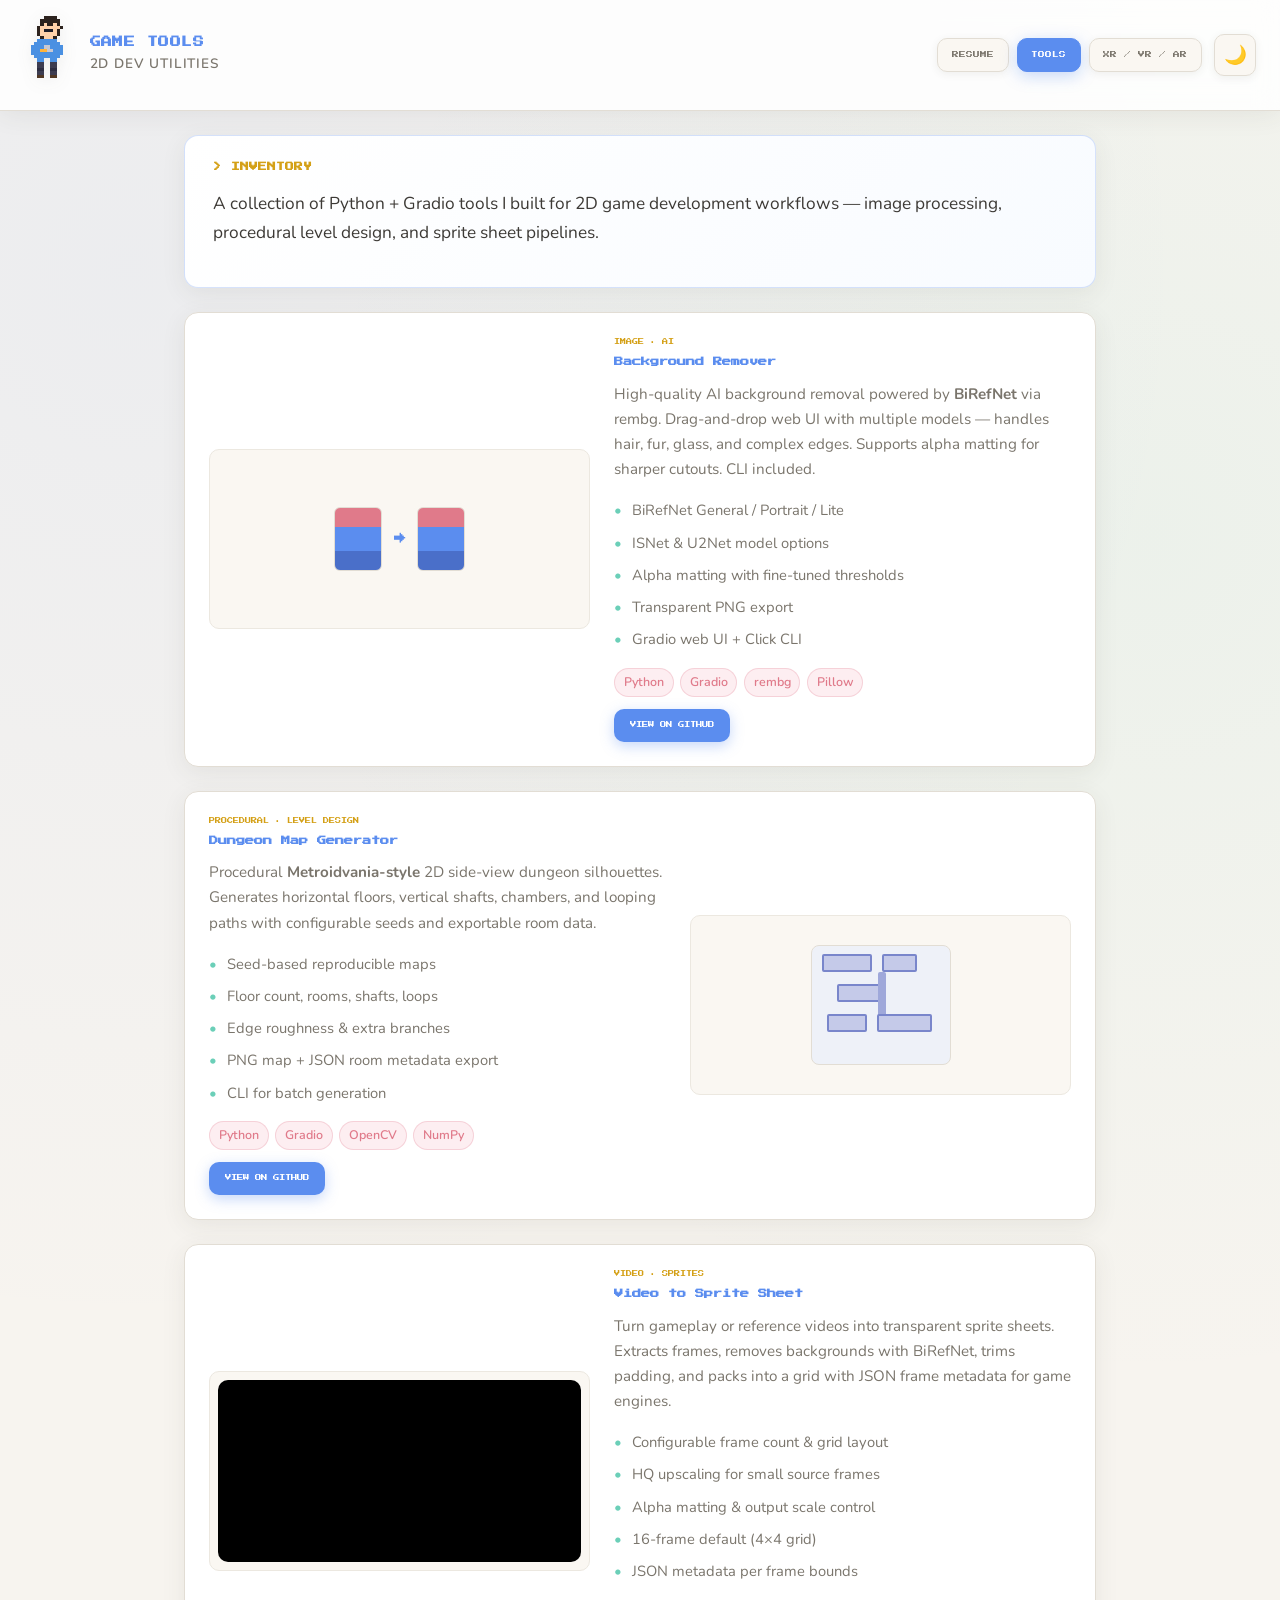
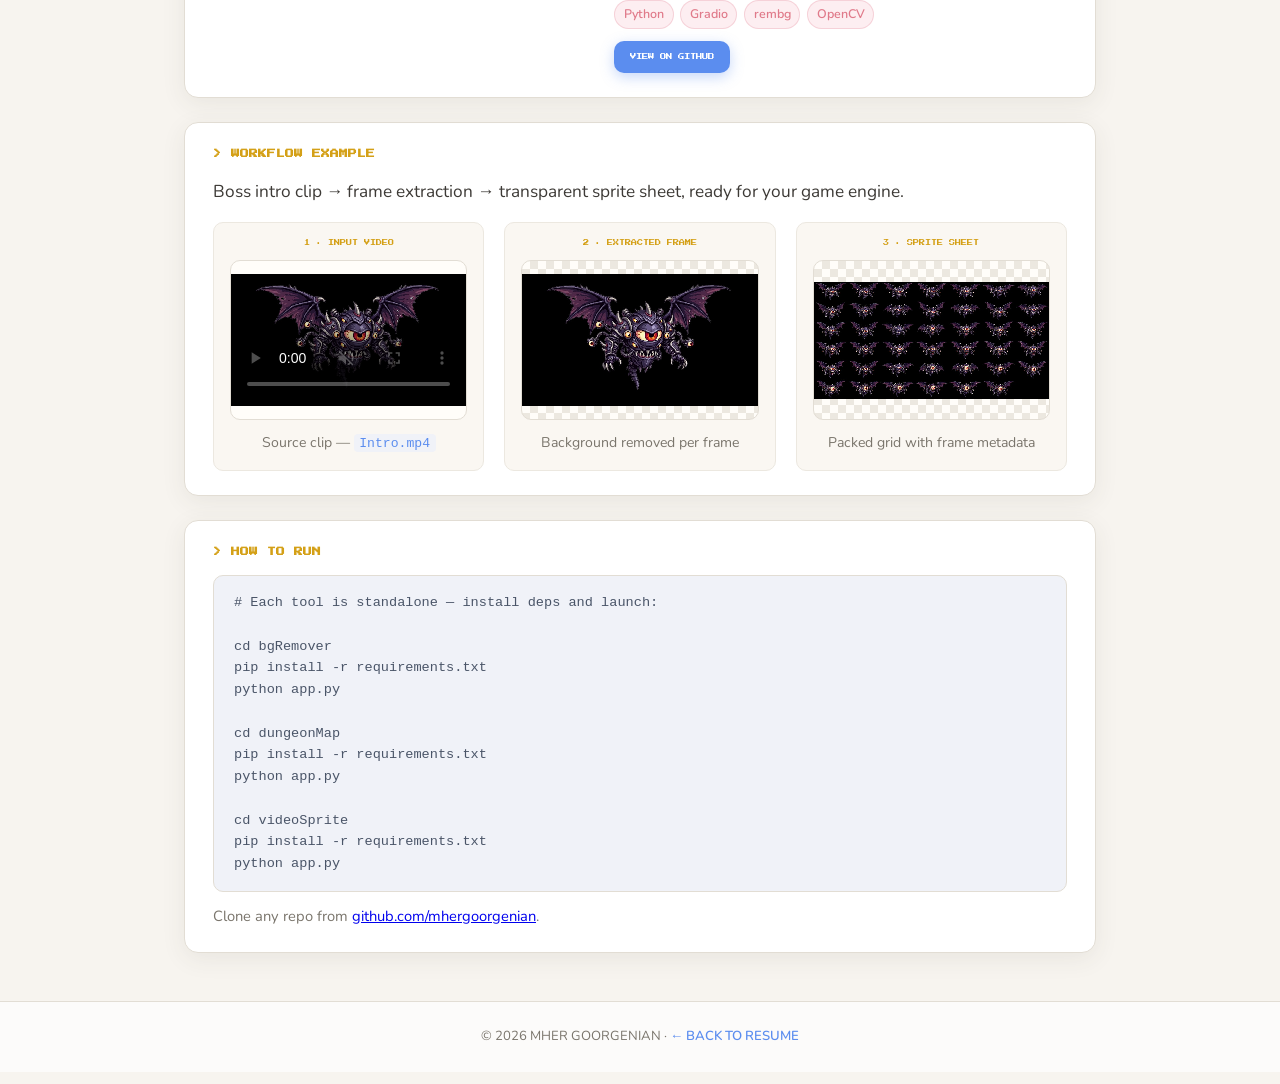
==== commit 00ba8433: "Add video-to-sprite workflow example with boss intro assets" ====
--- a/tools.html
+++ b/tools.html
@@ -118,13 +118,8 @@
 
       <!-- Video Sprite -->
       <article class="tool-card" id="video-sprite">
-        <div class="tool-visual sprite-demo" aria-hidden="true">
-          <div class="sprite-sheet-preview">
-            <div class="sprite-cell"></div><div class="sprite-cell"></div><div class="sprite-cell"></div><div class="sprite-cell"></div>
-            <div class="sprite-cell"></div><div class="sprite-cell"></div><div class="sprite-cell"></div><div class="sprite-cell"></div>
-            <div class="sprite-cell"></div><div class="sprite-cell"></div><div class="sprite-cell"></div><div class="sprite-cell"></div>
-            <div class="sprite-cell active"></div><div class="sprite-cell"></div><div class="sprite-cell"></div><div class="sprite-cell"></div>
-          </div>
+        <div class="tool-visual tool-example-visual">
+          <video class="tool-example-video" src="assets/intro-example.mp4" autoplay muted loop playsinline aria-label="Example input video"></video>
         </div>
         <div class="tool-content">
           <span class="tool-tag">VIDEO · SPRITES</span>
@@ -153,6 +148,34 @@
       </article>
     </section>
 
+    <section class="pixel-panel" id="sprite-example">
+      <h2 class="panel-title">&gt; WORKFLOW EXAMPLE</h2>
+      <p class="hero-text">Boss intro clip → frame extraction → transparent sprite sheet, ready for your game engine.</p>
+      <div class="pipeline-grid">
+        <article class="pipeline-step">
+          <span class="pipeline-label">1 · INPUT VIDEO</span>
+          <div class="pipeline-media">
+            <video src="assets/intro-example.mp4" controls muted playsinline poster="assets/sprite-boss.png"></video>
+          </div>
+          <p class="pipeline-caption">Source clip — <code>Intro.mp4</code></p>
+        </article>
+        <article class="pipeline-step">
+          <span class="pipeline-label">2 · EXTRACTED FRAME</span>
+          <div class="pipeline-media checkerboard">
+            <img src="assets/sprite-boss.png" alt="Extracted boss sprite with transparent background" class="pixel-art-img">
+          </div>
+          <p class="pipeline-caption">Background removed per frame</p>
+        </article>
+        <article class="pipeline-step">
+          <span class="pipeline-label">3 · SPRITE SHEET</span>
+          <div class="pipeline-media checkerboard">
+            <img src="assets/sprite-sheet-example.png" alt="Final sprite sheet with animation frames" class="pixel-art-img">
+          </div>
+          <p class="pipeline-caption">Packed grid with frame metadata</p>
+        </article>
+      </div>
+    </section>
+
     <section class="pixel-panel">
       <h2 class="panel-title">&gt; HOW TO RUN</h2>
       <pre class="code-block"><code># Each tool is standalone — install deps and launch:
--- a/css/pixel.css
+++ b/css/pixel.css
@@ -1087,6 +1087,95 @@
   letter-spacing: 0.08em;
 }
 
+/* Tool examples */
+.tool-example-visual {
+  padding: 0.5rem;
+  background: var(--bg-card);
+}
+
+.tool-example-video {
+  width: 100%;
+  max-height: 220px;
+  border-radius: var(--radius-sm);
+  object-fit: contain;
+  image-rendering: pixelated;
+  background: #000;
+}
+
+.pipeline-grid {
+  display: grid;
+  grid-template-columns: repeat(auto-fit, minmax(240px, 1fr));
+  gap: 1.25rem;
+  margin-top: 1rem;
+}
+
+.pipeline-step {
+  background: var(--bg-card);
+  border: 1px solid var(--border-soft);
+  border-radius: var(--radius-sm);
+  padding: 1rem;
+  text-align: center;
+}
+
+.pipeline-label {
+  font-family: var(--font-pixel);
+  font-size: 0.38rem;
+  color: var(--accent-gold);
+  display: block;
+  margin-bottom: 0.75rem;
+  line-height: 1.5;
+}
+
+.pipeline-media {
+  border-radius: var(--radius-sm);
+  overflow: hidden;
+  border: 1px solid var(--border);
+  background: var(--bg-soft);
+  min-height: 160px;
+  display: flex;
+  align-items: center;
+  justify-content: center;
+}
+
+.pipeline-media.checkerboard {
+  background-image:
+    linear-gradient(45deg, var(--border-soft) 25%, transparent 25%),
+    linear-gradient(-45deg, var(--border-soft) 25%, transparent 25%),
+    linear-gradient(45deg, transparent 75%, var(--border-soft) 75%),
+    linear-gradient(-45deg, transparent 75%, var(--border-soft) 75%);
+  background-size: 16px 16px;
+  background-position: 0 0, 0 8px, 8px -8px, -8px 0;
+  background-color: var(--bg-soft);
+}
+
+.pipeline-media video {
+  width: 100%;
+  max-height: 200px;
+  display: block;
+  image-rendering: pixelated;
+}
+
+.pixel-art-img {
+  max-width: 100%;
+  max-height: 200px;
+  object-fit: contain;
+  image-rendering: pixelated;
+}
+
+.pipeline-caption {
+  margin-top: 0.65rem;
+  font-size: 0.88rem;
+  color: var(--text-dim);
+}
+
+.pipeline-caption code {
+  font-size: 0.82rem;
+  background: var(--code-bg);
+  padding: 0.1rem 0.35rem;
+  border-radius: 4px;
+  color: var(--accent);
+}
+
 .site-footer a {
   color: var(--accent);
   text-decoration: none;
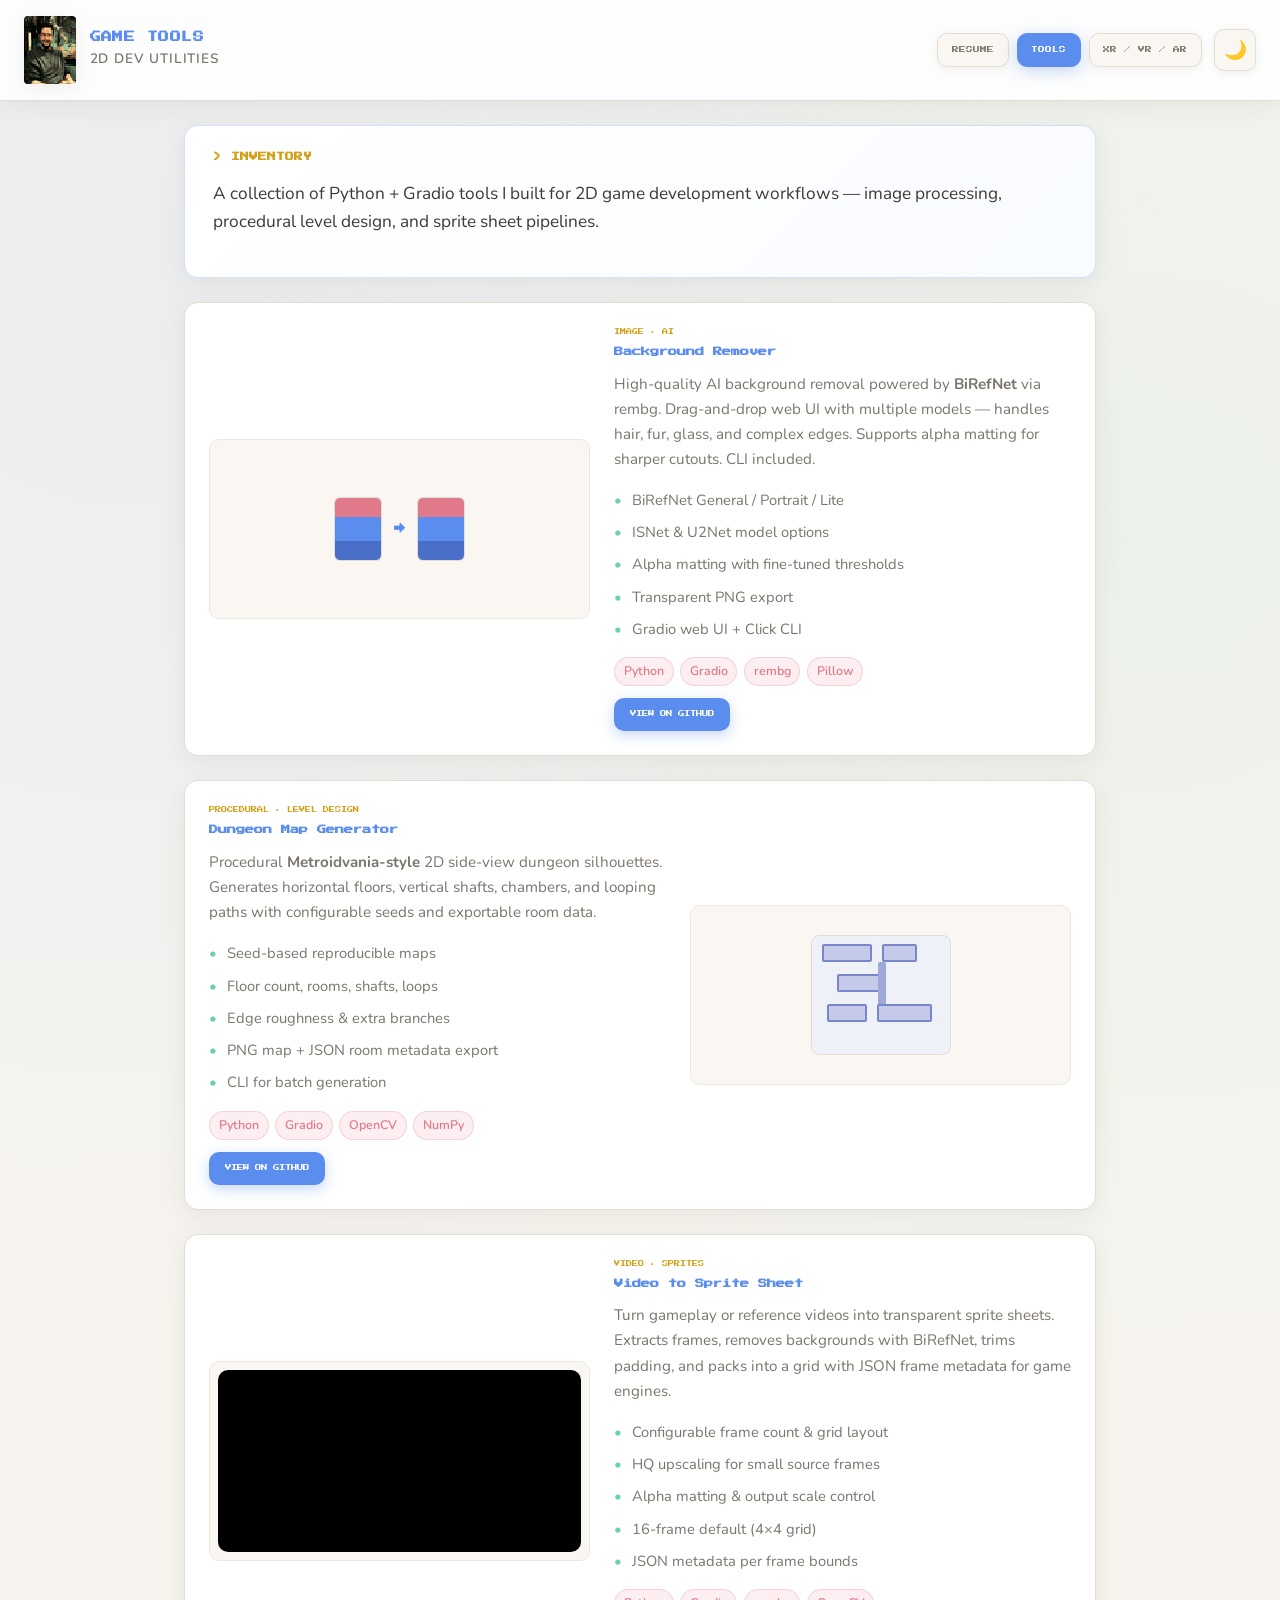
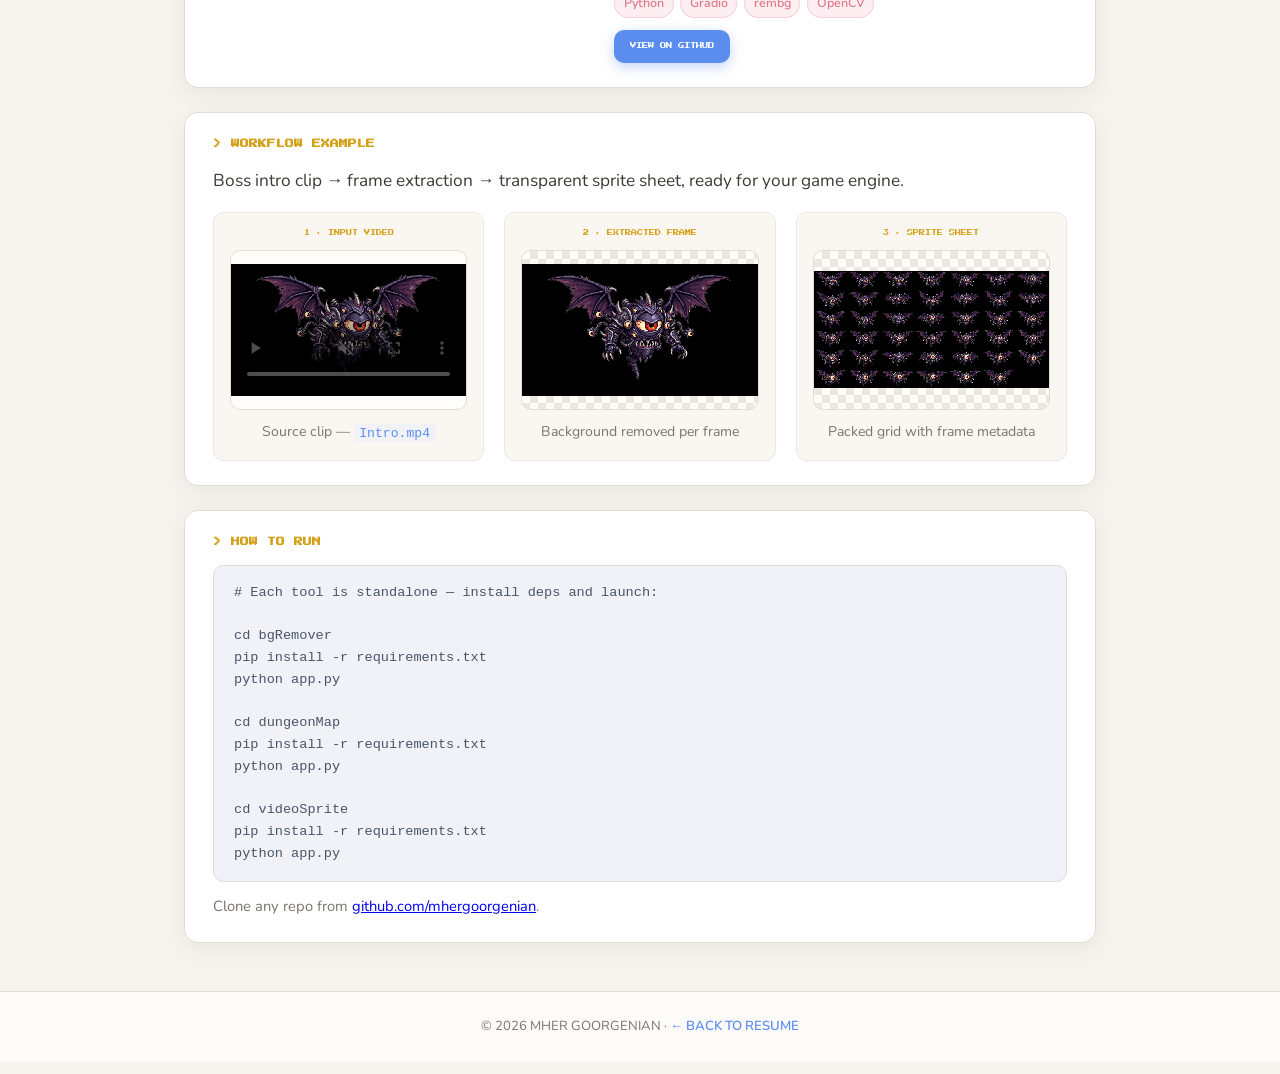
==== commit 90aa1c6d: "Add pixel art portrait from photo for header and hero" ====
--- a/tools.html
+++ b/tools.html
@@ -19,7 +19,7 @@
 <body>
   <header class="site-header">
     <div class="logo-block">
-      <img src="assets/character.png" alt="Pixel game developer character" class="character-mini" width="52" height="78">
+      <img src="assets/profile-pixel-mini.png" alt="Mher Goorgenian pixel portrait" class="character-mini" width="52" height="68">
       <div>
         <h1 class="site-title">GAME TOOLS</h1>
         <p class="site-subtitle">2D DEV UTILITIES</p>
--- a/css/pixel.css
+++ b/css/pixel.css
@@ -116,11 +116,12 @@
 .character-mini {
   display: block;
   width: 52px;
-  height: 78px;
+  height: auto;
   object-fit: contain;
   image-rendering: pixelated;
   filter: drop-shadow(0 4px 8px var(--shadow));
   animation: char-bob 2.4s ease-in-out infinite;
+  border-radius: 4px;
 }
 
 @keyframes char-bob {
@@ -229,18 +230,28 @@
 
 /* CSS sprite animation via background */
 .hero-character-sprite {
+  width: 120px;
+  height: 144px;
+  background-repeat: no-repeat;
+  background-size: 240px 144px;
+  image-rendering: pixelated;
+  animation: sprite-idle 1.2s steps(2) infinite;
+}
+
+.hero-character-sprite.profile-portrait {
+  background-image: url('../assets/profile-pixel-idle.png');
+}
+
+.hero-character-sprite:not(.profile-portrait) {
+  background-image: url('../assets/character-idle.png');
   width: 96px;
   height: 144px;
-  background-image: url('../assets/character-idle.png');
-  background-repeat: no-repeat;
   background-size: 192px 144px;
-  image-rendering: pixelated;
-  animation: sprite-idle 0.8s steps(2) infinite;
 }
 
 @keyframes sprite-idle {
   0% { background-position: 0 0; }
-  100% { background-position: -192px 0; }
+  100% { background-position: -240px 0; }
 }
 
 .hero-character-wrap::after {
@@ -1036,6 +1047,18 @@
   display: block;
 }
 
+.media-embed.media-video {
+  min-height: auto;
+  background: #000;
+}
+
+.media-embed.media-video video {
+  width: 100%;
+  max-height: 420px;
+  display: block;
+  object-fit: contain;
+}
+
 .media-caption {
   padding: 0.75rem 1rem 1rem;
   font-size: 0.88rem;
@@ -1054,30 +1077,27 @@
   margin-bottom: 0.75rem;
 }
 
-.xroom-logo-block {
-  min-height: 160px;
-  background: linear-gradient(135deg, #2a1f5e 0%, #1a3a6e 50%, #0d4a4a 100%);
-  border-radius: var(--radius-sm);
-  display: flex;
+.xroom-videos {
   flex-direction: column;
-  align-items: center;
-  justify-content: center;
-  padding: 1.5rem;
-  text-align: center;
-  border: 1px solid var(--border);
-}
-
-.xroom-logo-block h3 {
-  font-family: var(--font-pixel);
-  font-size: 0.85rem;
-  color: #fff;
-  letter-spacing: 0.12em;
-  margin-bottom: 0.5rem;
-}
-
-.xroom-logo-block p {
-  color: rgba(255, 255, 255, 0.85);
-  font-size: 0.9rem;
+  gap: 1rem;
+  padding: 0.75rem;
+  background: var(--bg-card);
+  min-height: auto;
+}
+
+.xroom-video-card {
+  width: 100%;
+  border-radius: var(--radius-sm);
+  overflow: hidden;
+  border: 1px solid var(--border);
+  background: #000;
+}
+
+.xroom-video-card video {
+  width: 100%;
+  max-height: 220px;
+  display: block;
+  object-fit: contain;
 }
 
 .project-thumb.xroom {
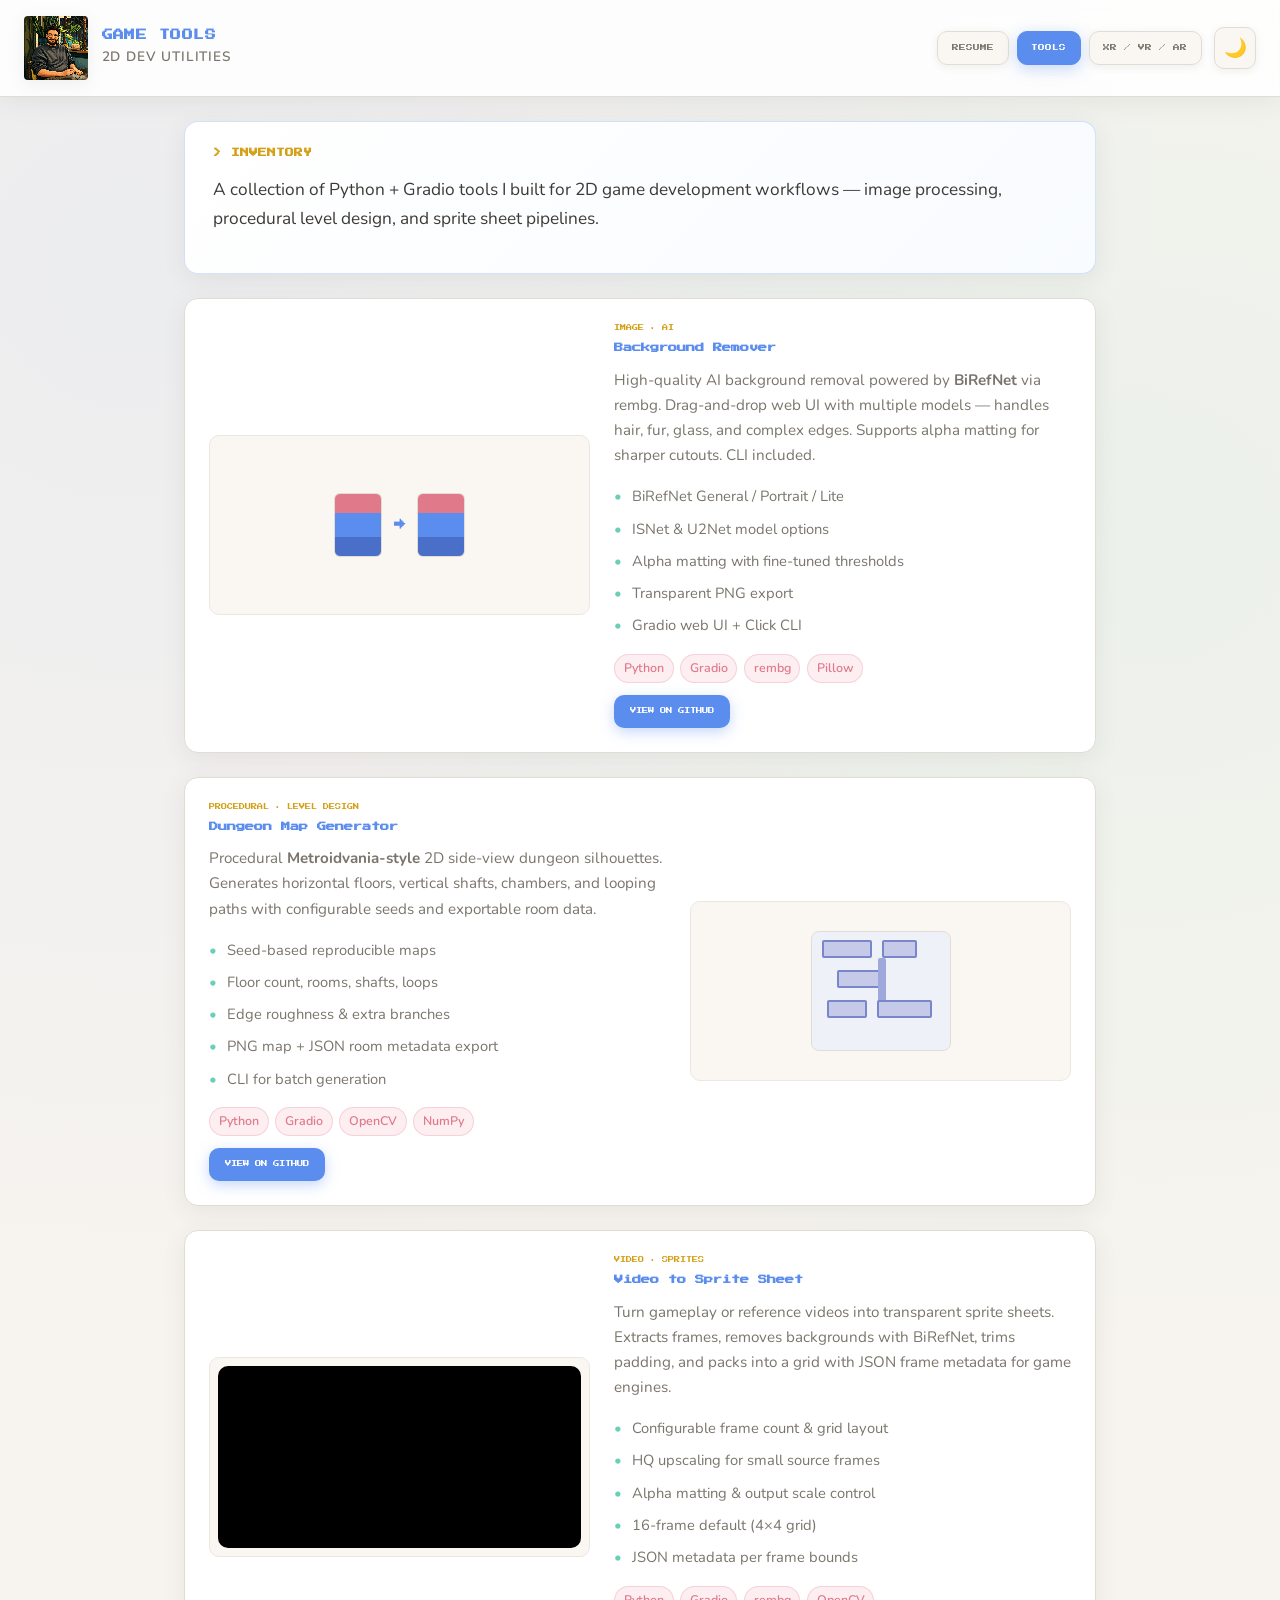
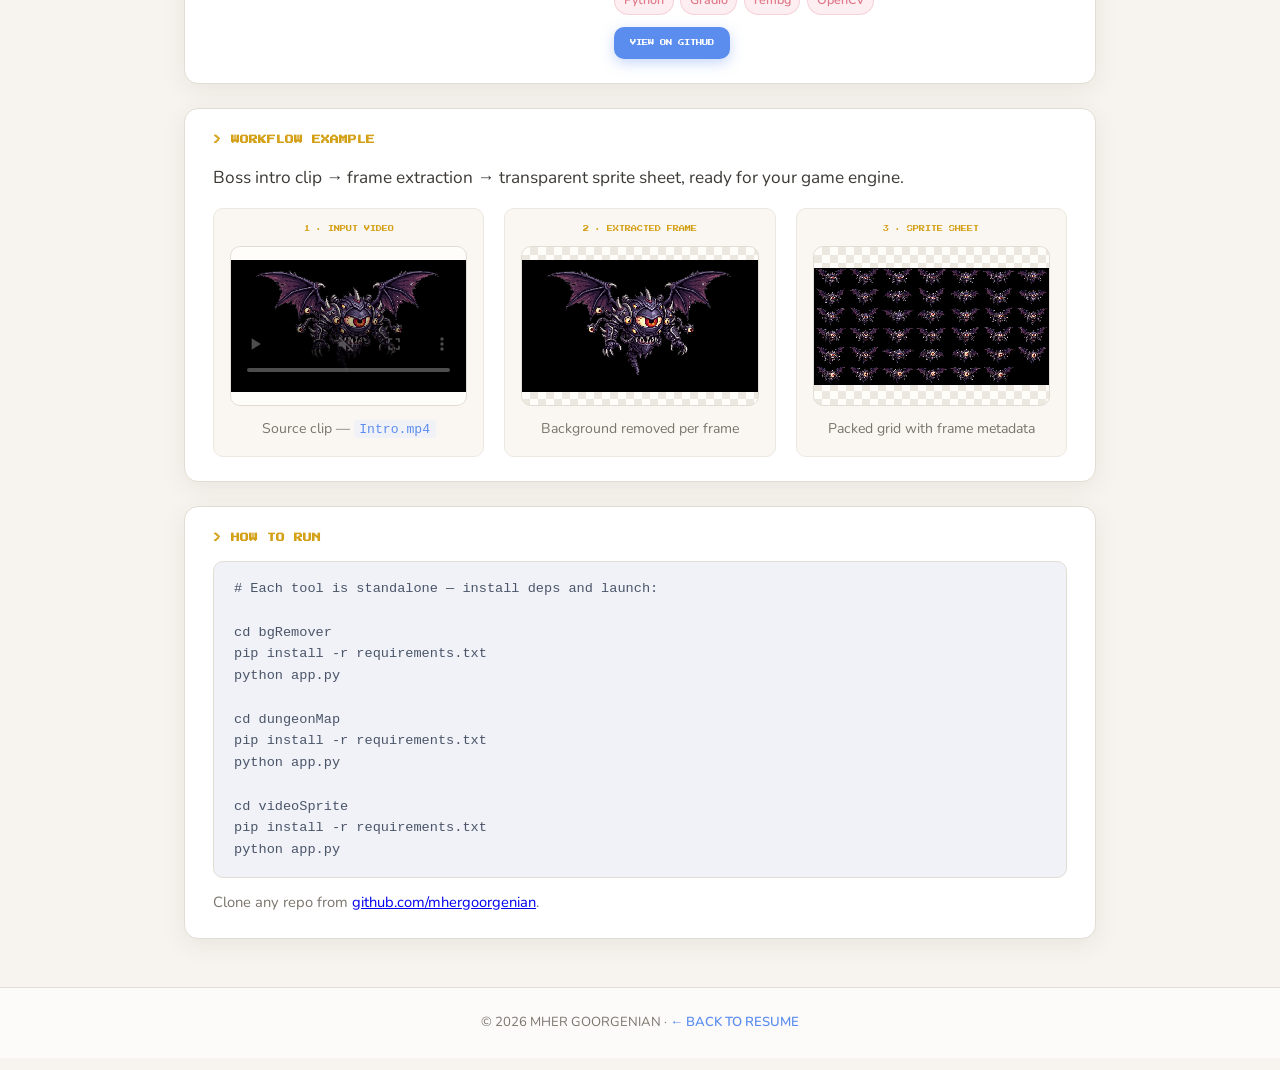
==== commit f6c90323: "Use new ChatGPT pixel art portrait for profile" ====
--- a/tools.html
+++ b/tools.html
@@ -19,7 +19,7 @@
 <body>
   <header class="site-header">
     <div class="logo-block">
-      <img src="assets/profile-pixel-mini.png" alt="Mher Goorgenian pixel portrait" class="character-mini" width="52" height="68">
+      <img src="assets/profile-pixel-mini.png" alt="Mher Goorgenian pixel portrait" class="character-mini" width="64" height="64">
       <div>
         <h1 class="site-title">GAME TOOLS</h1>
         <p class="site-subtitle">2D DEV UTILITIES</p>
--- a/css/pixel.css
+++ b/css/pixel.css
@@ -115,8 +115,8 @@
 .pixel-avatar,
 .character-mini {
   display: block;
-  width: 52px;
-  height: auto;
+  width: 64px;
+  height: 64px;
   object-fit: contain;
   image-rendering: pixelated;
   filter: drop-shadow(0 4px 8px var(--shadow));
@@ -240,6 +240,15 @@
 
 .hero-character-sprite.profile-portrait {
   background-image: url('../assets/profile-pixel-idle.png');
+  width: 120px;
+  height: 120px;
+  background-size: 240px 120px;
+  animation: sprite-idle-portrait 1.2s steps(2) infinite;
+}
+
+@keyframes sprite-idle-portrait {
+  0% { background-position: 0 0; }
+  100% { background-position: -240px 0; }
 }
 
 .hero-character-sprite:not(.profile-portrait) {
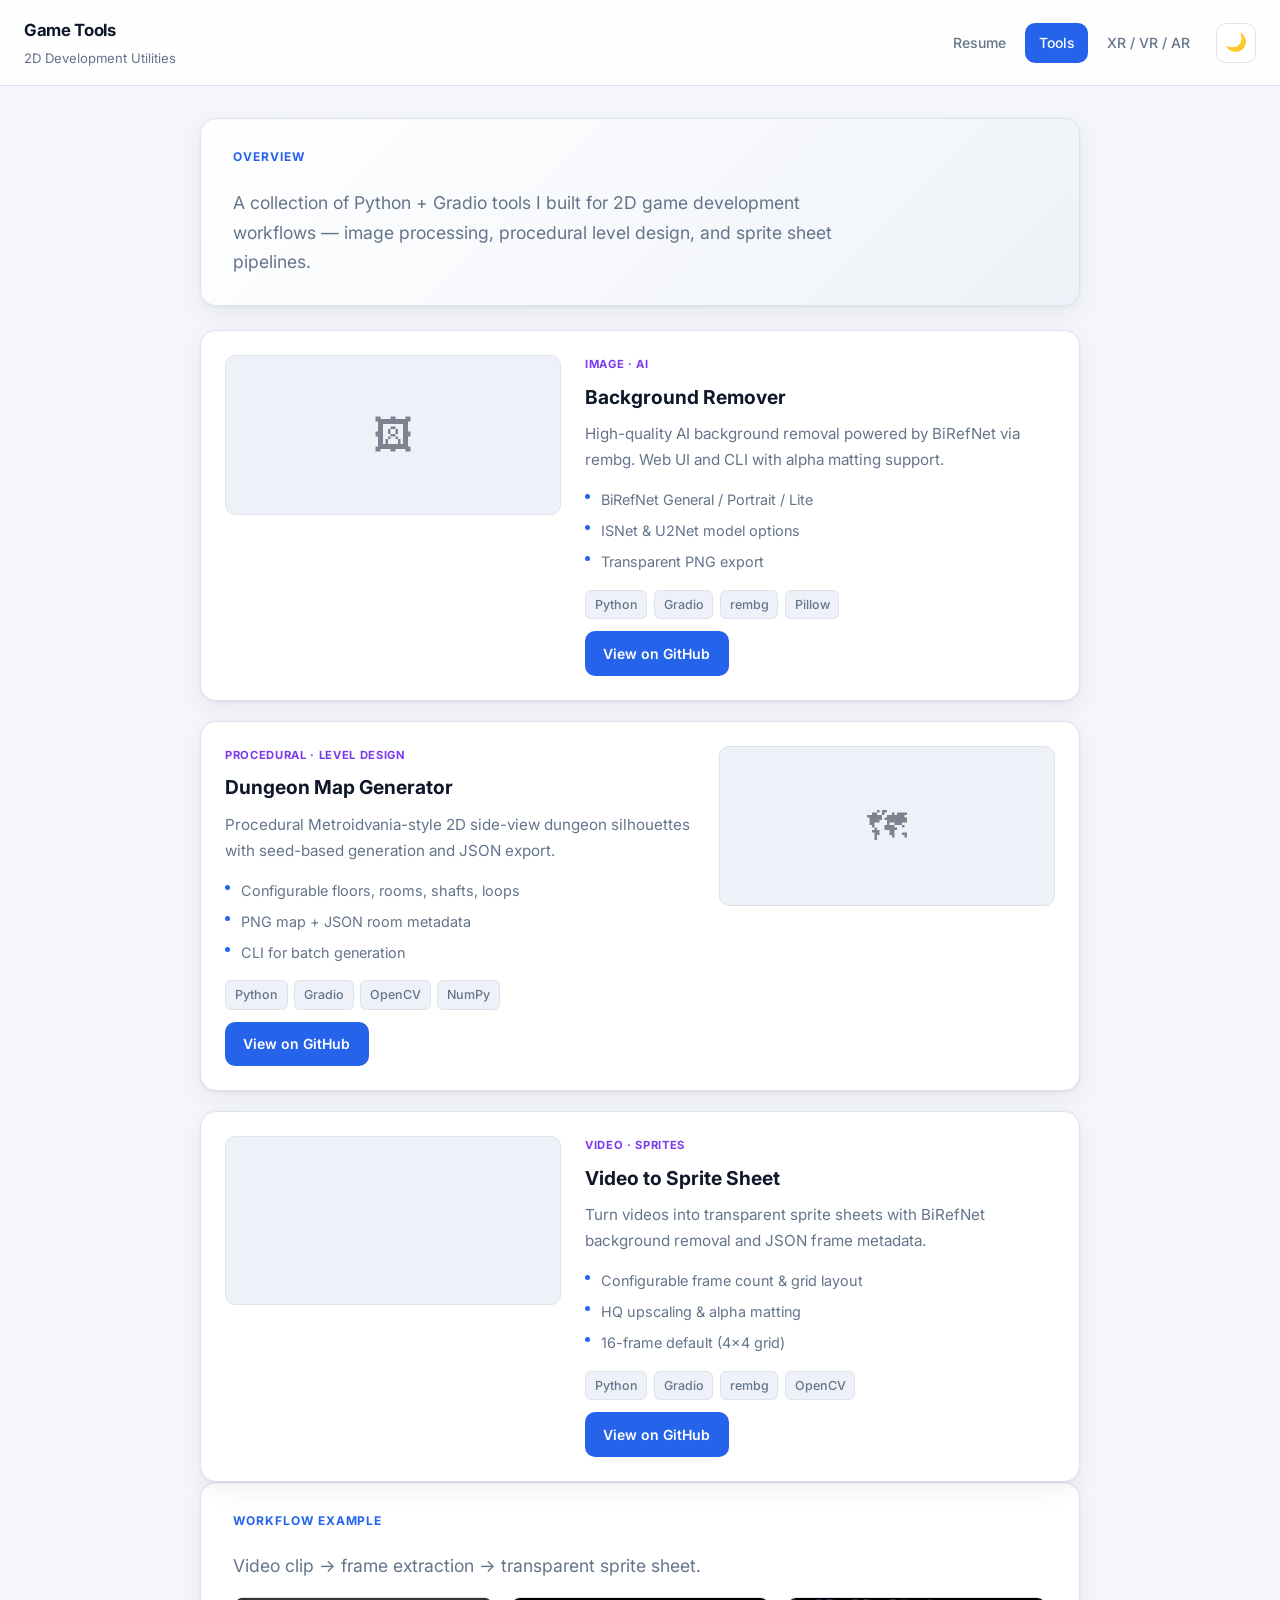
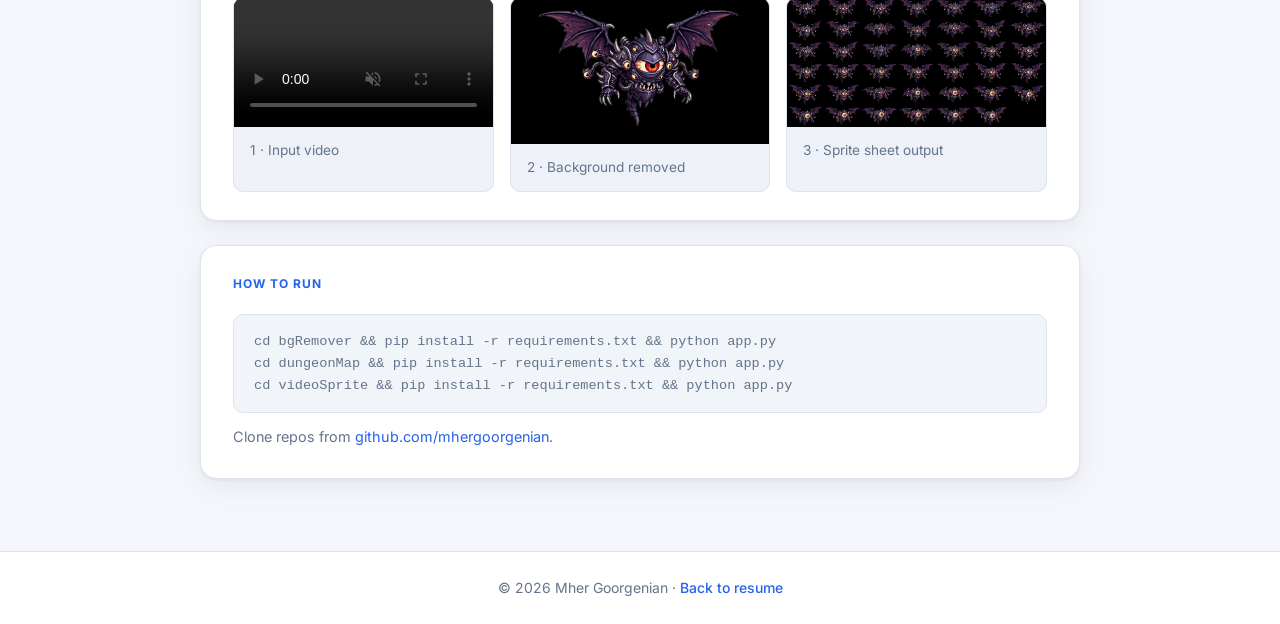
==== commit b8197cd4: "Replace pixel art theme with clean modern professional design" ====
--- a/tools.html
+++ b/tools.html
@@ -13,22 +13,19 @@
   </script>
   <link rel="preconnect" href="https://fonts.googleapis.com">
   <link rel="preconnect" href="https://fonts.gstatic.com" crossorigin>
-  <link href="https://fonts.googleapis.com/css2?family=Nunito:wght@400;600;700&family=Press+Start+2P&display=swap" rel="stylesheet">
-  <link rel="stylesheet" href="css/pixel.css">
+  <link href="https://fonts.googleapis.com/css2?family=Inter:wght@400;500;600;700&display=swap" rel="stylesheet">
+  <link rel="stylesheet" href="css/site.css">
 </head>
 <body>
   <header class="site-header">
     <div class="logo-block">
-      <img src="assets/profile-pixel-mini.png" alt="Mher Goorgenian pixel portrait" class="character-mini" width="64" height="64">
-      <div>
-        <h1 class="site-title">GAME TOOLS</h1>
-        <p class="site-subtitle">2D DEV UTILITIES</p>
-      </div>
+      <h1>Game Tools</h1>
+      <p>2D Development Utilities</p>
     </div>
     <div class="header-actions">
-      <nav class="pixel-nav" aria-label="Main">
-        <a href="index.html" class="nav-link">RESUME</a>
-        <a href="tools.html" class="nav-link active">TOOLS</a>
+      <nav class="site-nav" aria-label="Main">
+        <a href="index.html" class="nav-link">Resume</a>
+        <a href="tools.html" class="nav-link active">Tools</a>
         <a href="xr.html" class="nav-link">XR / VR / AR</a>
       </nav>
       <button type="button" class="theme-toggle" aria-label="Toggle theme">🌙</button>
@@ -36,167 +33,96 @@
   </header>
 
   <main class="container">
-    <section class="pixel-panel hero-panel">
-      <h2 class="panel-title">&gt; INVENTORY</h2>
+    <section class="card hero-card">
+      <h2 class="section-title">Overview</h2>
       <p class="hero-text">
         A collection of Python + Gradio tools I built for 2D game development workflows —
         image processing, procedural level design, and sprite sheet pipelines.
       </p>
     </section>
 
-    <section class="tool-showcase">
-      <!-- BG Remover -->
-      <article class="tool-card" id="bg-remover">
-        <div class="tool-visual bg-remover-demo" aria-hidden="true">
-          <div class="demo-sprite char"></div>
-          <div class="demo-arrow">→</div>
-          <div class="demo-sprite char-cutout"></div>
-        </div>
-        <div class="tool-content">
-          <span class="tool-tag">IMAGE · AI</span>
+    <section class="tool-list">
+      <article class="tool-item" id="bg-remover">
+        <div class="tool-preview"><span class="tool-preview-icon">🖼</span></div>
+        <div>
+          <span class="tool-tag">Image · AI</span>
           <h2>Background Remover</h2>
-          <p>
-            High-quality AI background removal powered by <strong>BiRefNet</strong> via rembg.
-            Drag-and-drop web UI with multiple models — handles hair, fur, glass, and complex edges.
-            Supports alpha matting for sharper cutouts. CLI included.
-          </p>
-          <ul class="tool-features">
+          <p>High-quality AI background removal powered by BiRefNet via rembg. Web UI and CLI with alpha matting support.</p>
+          <ul class="feature-list">
             <li>BiRefNet General / Portrait / Lite</li>
             <li>ISNet & U2Net model options</li>
-            <li>Alpha matting with fine-tuned thresholds</li>
             <li>Transparent PNG export</li>
-            <li>Gradio web UI + Click CLI</li>
           </ul>
-          <div class="tool-stack">
-            <span>Python</span><span>Gradio</span><span>rembg</span><span>Pillow</span>
-          </div>
-          <div class="tool-actions">
-            <a href="https://github.com/mhergoorgenian/bg-remover" target="_blank" rel="noopener" class="pixel-btn tool-repo">
-              VIEW ON GITHUB
-            </a>
-          </div>
+          <div class="tag-row"><span>Python</span><span>Gradio</span><span>rembg</span><span>Pillow</span></div>
+          <a href="https://github.com/mhergoorgenian/bg-remover" target="_blank" rel="noopener" class="btn">View on GitHub</a>
         </div>
       </article>
 
-      <!-- Dungeon Map -->
-      <article class="tool-card reverse" id="dungeon-map">
-        <div class="tool-visual dungeon-demo" aria-hidden="true">
-          <div class="dungeon-preview">
-            <div class="dungeon-room r1"></div>
-            <div class="dungeon-room r2"></div>
-            <div class="dungeon-room r3"></div>
-            <div class="dungeon-shaft"></div>
-            <div class="dungeon-room r4"></div>
-            <div class="dungeon-room r5"></div>
-          </div>
-        </div>
-        <div class="tool-content">
-          <span class="tool-tag">PROCEDURAL · LEVEL DESIGN</span>
+      <article class="tool-item reverse" id="dungeon-map">
+        <div class="tool-preview"><span class="tool-preview-icon">🗺</span></div>
+        <div>
+          <span class="tool-tag">Procedural · Level Design</span>
           <h2>Dungeon Map Generator</h2>
-          <p>
-            Procedural <strong>Metroidvania-style</strong> 2D side-view dungeon silhouettes.
-            Generates horizontal floors, vertical shafts, chambers, and looping paths with
-            configurable seeds and exportable room data.
-          </p>
-          <ul class="tool-features">
-            <li>Seed-based reproducible maps</li>
-            <li>Floor count, rooms, shafts, loops</li>
-            <li>Edge roughness & extra branches</li>
-            <li>PNG map + JSON room metadata export</li>
+          <p>Procedural Metroidvania-style 2D side-view dungeon silhouettes with seed-based generation and JSON export.</p>
+          <ul class="feature-list">
+            <li>Configurable floors, rooms, shafts, loops</li>
+            <li>PNG map + JSON room metadata</li>
             <li>CLI for batch generation</li>
           </ul>
-          <div class="tool-stack">
-            <span>Python</span><span>Gradio</span><span>OpenCV</span><span>NumPy</span>
-          </div>
-          <div class="tool-actions">
-            <a href="https://github.com/mhergoorgenian/dungeon-map-generator" target="_blank" rel="noopener" class="pixel-btn tool-repo">
-              VIEW ON GITHUB
-            </a>
-          </div>
+          <div class="tag-row"><span>Python</span><span>Gradio</span><span>OpenCV</span><span>NumPy</span></div>
+          <a href="https://github.com/mhergoorgenian/dungeon-map-generator" target="_blank" rel="noopener" class="btn">View on GitHub</a>
         </div>
       </article>
 
-      <!-- Video Sprite -->
-      <article class="tool-card" id="video-sprite">
-        <div class="tool-visual tool-example-visual">
-          <video class="tool-example-video" src="assets/intro-example.mp4" autoplay muted loop playsinline aria-label="Example input video"></video>
+      <article class="tool-item" id="video-sprite">
+        <div class="tool-preview">
+          <video src="assets/intro-example.mp4" autoplay muted loop playsinline aria-label="Example input video"></video>
         </div>
-        <div class="tool-content">
-          <span class="tool-tag">VIDEO · SPRITES</span>
+        <div>
+          <span class="tool-tag">Video · Sprites</span>
           <h2>Video to Sprite Sheet</h2>
-          <p>
-            Turn gameplay or reference videos into transparent sprite sheets. Extracts frames,
-            removes backgrounds with BiRefNet, trims padding, and packs into a grid with
-            JSON frame metadata for game engines.
-          </p>
-          <ul class="tool-features">
+          <p>Turn videos into transparent sprite sheets with BiRefNet background removal and JSON frame metadata.</p>
+          <ul class="feature-list">
             <li>Configurable frame count & grid layout</li>
-            <li>HQ upscaling for small source frames</li>
-            <li>Alpha matting & output scale control</li>
+            <li>HQ upscaling & alpha matting</li>
             <li>16-frame default (4×4 grid)</li>
-            <li>JSON metadata per frame bounds</li>
           </ul>
-          <div class="tool-stack">
-            <span>Python</span><span>Gradio</span><span>rembg</span><span>OpenCV</span>
-          </div>
-          <div class="tool-actions">
-            <a href="https://github.com/mhergoorgenian/video-to-sprite" target="_blank" rel="noopener" class="pixel-btn tool-repo">
-              VIEW ON GITHUB
-            </a>
-          </div>
+          <div class="tag-row"><span>Python</span><span>Gradio</span><span>rembg</span><span>OpenCV</span></div>
+          <a href="https://github.com/mhergoorgenian/video-to-sprite" target="_blank" rel="noopener" class="btn">View on GitHub</a>
         </div>
       </article>
     </section>
 
-    <section class="pixel-panel" id="sprite-example">
-      <h2 class="panel-title">&gt; WORKFLOW EXAMPLE</h2>
-      <p class="hero-text">Boss intro clip → frame extraction → transparent sprite sheet, ready for your game engine.</p>
+    <section class="card" id="sprite-example">
+      <h2 class="section-title">Workflow Example</h2>
+      <p class="hero-text">Video clip → frame extraction → transparent sprite sheet.</p>
       <div class="pipeline-grid">
         <article class="pipeline-step">
-          <span class="pipeline-label">1 · INPUT VIDEO</span>
-          <div class="pipeline-media">
-            <video src="assets/intro-example.mp4" controls muted playsinline poster="assets/sprite-boss.png"></video>
-          </div>
-          <p class="pipeline-caption">Source clip — <code>Intro.mp4</code></p>
+          <video src="assets/intro-example.mp4" controls muted playsinline></video>
+          <p class="pipeline-caption">1 · Input video</p>
         </article>
         <article class="pipeline-step">
-          <span class="pipeline-label">2 · EXTRACTED FRAME</span>
-          <div class="pipeline-media checkerboard">
-            <img src="assets/sprite-boss.png" alt="Extracted boss sprite with transparent background" class="pixel-art-img">
-          </div>
-          <p class="pipeline-caption">Background removed per frame</p>
+          <img src="assets/sprite-boss.png" alt="Extracted frame with transparent background">
+          <p class="pipeline-caption">2 · Background removed</p>
         </article>
         <article class="pipeline-step">
-          <span class="pipeline-label">3 · SPRITE SHEET</span>
-          <div class="pipeline-media checkerboard">
-            <img src="assets/sprite-sheet-example.png" alt="Final sprite sheet with animation frames" class="pixel-art-img">
-          </div>
-          <p class="pipeline-caption">Packed grid with frame metadata</p>
+          <img src="assets/sprite-sheet-example.png" alt="Final sprite sheet">
+          <p class="pipeline-caption">3 · Sprite sheet output</p>
         </article>
       </div>
     </section>
 
-    <section class="pixel-panel">
-      <h2 class="panel-title">&gt; HOW TO RUN</h2>
-      <pre class="code-block"><code># Each tool is standalone — install deps and launch:
-
-cd bgRemover
-pip install -r requirements.txt
-python app.py
-
-cd dungeonMap
-pip install -r requirements.txt
-python app.py
-
-cd videoSprite
-pip install -r requirements.txt
-python app.py</code></pre>
-      <p class="note-text">Clone any repo from <a href="https://github.com/mhergoorgenian">github.com/mhergoorgenian</a>.</p>
+    <section class="card">
+      <h2 class="section-title">How to Run</h2>
+      <pre class="code-block"><code>cd bgRemover && pip install -r requirements.txt && python app.py
+cd dungeonMap && pip install -r requirements.txt && python app.py
+cd videoSprite && pip install -r requirements.txt && python app.py</code></pre>
+      <p class="note-text">Clone repos from <a href="https://github.com/mhergoorgenian">github.com/mhergoorgenian</a>.</p>
     </section>
   </main>
 
   <footer class="site-footer">
-    <p>© 2026 MHER GOORGENIAN · <a href="index.html">← BACK TO RESUME</a></p>
+    <p>© 2026 Mher Goorgenian · <a href="index.html">Back to resume</a></p>
   </footer>
 
   <script src="js/nav.js"></script>
--- a/css/site.css
+++ b/css/site.css
@@ -0,0 +1,563 @@
+/* Modern professional portfolio theme */
+
+:root {
+  --bg: #f4f6fb;
+  --surface: #ffffff;
+  --surface-alt: #eef2f8;
+  --border: #dde3ed;
+  --text: #0f172a;
+  --text-muted: #64748b;
+  --accent: #2563eb;
+  --accent-hover: #1d4ed8;
+  --accent-soft: #dbeafe;
+  --accent-2: #0ea5e9;
+  --highlight: #7c3aed;
+  --shadow: 0 1px 3px rgba(15, 23, 42, 0.06), 0 8px 24px rgba(15, 23, 42, 0.06);
+  --shadow-lg: 0 12px 40px rgba(15, 23, 42, 0.1);
+  --radius: 16px;
+  --radius-sm: 10px;
+  --font: 'Inter', 'Segoe UI', system-ui, sans-serif;
+  --header-bg: rgba(255, 255, 255, 0.85);
+  --code-bg: #f1f5f9;
+}
+
+[data-theme="dark"] {
+  --bg: #0b1120;
+  --surface: #151d2e;
+  --surface-alt: #1c2640;
+  --border: #2a3650;
+  --text: #f1f5f9;
+  --text-muted: #94a3b8;
+  --accent: #3b82f6;
+  --accent-hover: #60a5fa;
+  --accent-soft: #1e3a5f;
+  --accent-2: #38bdf8;
+  --highlight: #a78bfa;
+  --shadow: 0 1px 3px rgba(0, 0, 0, 0.2), 0 8px 24px rgba(0, 0, 0, 0.25);
+  --shadow-lg: 0 12px 40px rgba(0, 0, 0, 0.35);
+  --header-bg: rgba(11, 17, 32, 0.9);
+  --code-bg: #111827;
+}
+
+*, *::before, *::after { box-sizing: border-box; margin: 0; padding: 0; }
+
+html { scroll-behavior: smooth; }
+
+body {
+  font-family: var(--font);
+  font-size: 1rem;
+  line-height: 1.7;
+  color: var(--text);
+  background: var(--bg);
+  min-height: 100vh;
+  transition: background 0.25s ease, color 0.25s ease;
+}
+
+a { color: var(--accent); text-decoration: none; }
+a:hover { color: var(--accent-hover); }
+
+/* Header */
+.site-header {
+  display: flex;
+  flex-wrap: wrap;
+  align-items: center;
+  justify-content: space-between;
+  gap: 1rem;
+  padding: 1rem 1.5rem;
+  border-bottom: 1px solid var(--border);
+  background: var(--header-bg);
+  backdrop-filter: blur(16px);
+  position: sticky;
+  top: 0;
+  z-index: 100;
+}
+
+.logo-block h1 {
+  font-size: 1.05rem;
+  font-weight: 700;
+  letter-spacing: -0.02em;
+  color: var(--text);
+}
+
+.logo-block p {
+  font-size: 0.82rem;
+  color: var(--text-muted);
+  margin-top: 0.15rem;
+}
+
+.header-actions {
+  display: flex;
+  align-items: center;
+  gap: 0.75rem;
+  flex-wrap: wrap;
+}
+
+.site-nav {
+  display: flex;
+  gap: 0.35rem;
+  flex-wrap: wrap;
+}
+
+.nav-link {
+  font-size: 0.875rem;
+  font-weight: 500;
+  padding: 0.5rem 0.85rem;
+  color: var(--text-muted);
+  border-radius: var(--radius-sm);
+  transition: all 0.2s ease;
+}
+
+.nav-link:hover {
+  color: var(--accent);
+  background: var(--accent-soft);
+}
+
+.nav-link.active {
+  color: #fff;
+  background: var(--accent);
+}
+
+.theme-toggle {
+  width: 40px;
+  height: 40px;
+  border: 1px solid var(--border);
+  border-radius: var(--radius-sm);
+  background: var(--surface);
+  cursor: pointer;
+  font-size: 1.1rem;
+  transition: all 0.2s ease;
+}
+
+.theme-toggle:hover {
+  border-color: var(--accent);
+  background: var(--accent-soft);
+}
+
+/* Layout */
+.container {
+  max-width: 920px;
+  margin: 0 auto;
+  padding: 2rem 1.25rem 3rem;
+}
+
+.card {
+  background: var(--surface);
+  border: 1px solid var(--border);
+  border-radius: var(--radius);
+  box-shadow: var(--shadow);
+  padding: 1.75rem 2rem;
+  margin-bottom: 1.5rem;
+}
+
+.section-title {
+  font-size: 0.75rem;
+  font-weight: 700;
+  letter-spacing: 0.08em;
+  text-transform: uppercase;
+  color: var(--accent);
+  margin-bottom: 1.25rem;
+}
+
+.hero-card {
+  background: linear-gradient(135deg, var(--surface) 0%, var(--surface-alt) 100%);
+}
+
+.hero-text {
+  font-size: 1.1rem;
+  color: var(--text-muted);
+  max-width: 56ch;
+}
+
+.hero-text strong { color: var(--text); }
+
+/* Buttons */
+.btn {
+  display: inline-block;
+  font-size: 0.875rem;
+  font-weight: 600;
+  padding: 0.65rem 1.15rem;
+  color: #fff;
+  background: var(--accent);
+  border: none;
+  border-radius: var(--radius-sm);
+  transition: all 0.2s ease;
+  cursor: pointer;
+}
+
+.btn:hover {
+  background: var(--accent-hover);
+  color: #fff;
+  transform: translateY(-1px);
+  box-shadow: var(--shadow);
+}
+
+.btn-outline {
+  background: transparent;
+  color: var(--accent);
+  border: 1px solid var(--accent);
+}
+
+.btn-outline:hover {
+  background: var(--accent-soft);
+  color: var(--accent-hover);
+}
+
+.contact-row {
+  display: flex;
+  flex-wrap: wrap;
+  gap: 0.65rem;
+  margin-top: 1.25rem;
+}
+
+.text-link {
+  font-size: 0.875rem;
+  font-weight: 600;
+  color: var(--accent);
+}
+
+.text-link:hover { color: var(--highlight); }
+
+/* Timeline / experience */
+.timeline { display: flex; flex-direction: column; gap: 1rem; }
+
+.timeline-item {
+  padding: 1.25rem 1.5rem;
+  background: var(--surface-alt);
+  border: 1px solid var(--border);
+  border-radius: var(--radius-sm);
+  transition: border-color 0.2s ease;
+}
+
+.timeline-item:hover { border-color: var(--accent); }
+
+.timeline-item h3 {
+  font-size: 1rem;
+  font-weight: 600;
+  margin-bottom: 0.25rem;
+}
+
+.meta {
+  font-size: 0.875rem;
+  color: var(--text-muted);
+  margin-bottom: 0.5rem;
+}
+
+/* Skills */
+.two-col {
+  display: grid;
+  grid-template-columns: 1fr 1fr;
+  gap: 1.5rem;
+}
+
+@media (max-width: 640px) { .two-col { grid-template-columns: 1fr; } }
+
+.skill-grid {
+  list-style: none;
+  display: flex;
+  flex-wrap: wrap;
+  gap: 0.5rem;
+}
+
+.skill-grid li {
+  font-size: 0.85rem;
+  font-weight: 500;
+  padding: 0.35rem 0.75rem;
+  background: var(--accent-soft);
+  color: var(--accent);
+  border-radius: 999px;
+}
+
+.lang-list { list-style: none; }
+
+.lang-list li {
+  display: flex;
+  justify-content: space-between;
+  padding: 0.5rem 0;
+  border-bottom: 1px solid var(--border);
+  font-size: 0.95rem;
+}
+
+.lang-level {
+  color: var(--highlight);
+  font-weight: 600;
+  font-size: 0.85rem;
+}
+
+/* Projects */
+.project-grid {
+  display: grid;
+  grid-template-columns: repeat(auto-fit, minmax(220px, 1fr));
+  gap: 1rem;
+}
+
+.project-card {
+  padding: 1.25rem;
+  background: var(--surface-alt);
+  border: 1px solid var(--border);
+  border-radius: var(--radius-sm);
+  transition: all 0.2s ease;
+}
+
+.project-card:hover {
+  border-color: var(--accent);
+  box-shadow: var(--shadow);
+  transform: translateY(-2px);
+}
+
+.project-label {
+  display: inline-block;
+  font-size: 0.7rem;
+  font-weight: 700;
+  letter-spacing: 0.06em;
+  text-transform: uppercase;
+  padding: 0.25rem 0.55rem;
+  border-radius: 6px;
+  background: var(--accent-soft);
+  color: var(--accent);
+  margin-bottom: 0.65rem;
+}
+
+.project-card h3 {
+  font-size: 1rem;
+  font-weight: 600;
+  margin-bottom: 0.4rem;
+}
+
+.project-card p {
+  font-size: 0.9rem;
+  color: var(--text-muted);
+  margin-bottom: 0.65rem;
+}
+
+/* Tools page */
+.tool-list { display: flex; flex-direction: column; gap: 1.25rem; }
+
+.tool-item {
+  display: grid;
+  grid-template-columns: 1fr 1.4fr;
+  gap: 1.5rem;
+  padding: 1.5rem;
+  background: var(--surface);
+  border: 1px solid var(--border);
+  border-radius: var(--radius);
+  box-shadow: var(--shadow);
+  align-items: start;
+}
+
+.tool-item.reverse { direction: rtl; }
+.tool-item.reverse > * { direction: ltr; }
+
+@media (max-width: 700px) {
+  .tool-item, .tool-item.reverse { grid-template-columns: 1fr; direction: ltr; }
+}
+
+.tool-preview {
+  background: var(--surface-alt);
+  border: 1px solid var(--border);
+  border-radius: var(--radius-sm);
+  min-height: 160px;
+  display: flex;
+  align-items: center;
+  justify-content: center;
+  overflow: hidden;
+}
+
+.tool-preview video {
+  width: 100%;
+  max-height: 200px;
+  object-fit: contain;
+}
+
+.tool-preview-icon {
+  font-size: 2.5rem;
+  opacity: 0.5;
+}
+
+.tool-tag {
+  font-size: 0.7rem;
+  font-weight: 700;
+  letter-spacing: 0.06em;
+  text-transform: uppercase;
+  color: var(--highlight);
+  display: block;
+  margin-bottom: 0.4rem;
+}
+
+.tool-item h2 {
+  font-size: 1.2rem;
+  font-weight: 700;
+  margin-bottom: 0.5rem;
+}
+
+.tool-item p { font-size: 0.95rem; color: var(--text-muted); }
+
+.feature-list {
+  list-style: none;
+  margin: 0.75rem 0;
+}
+
+.feature-list li {
+  font-size: 0.9rem;
+  color: var(--text-muted);
+  padding: 0.2rem 0 0.2rem 1rem;
+  position: relative;
+}
+
+.feature-list li::before {
+  content: '';
+  position: absolute;
+  left: 0;
+  top: 0.65em;
+  width: 5px;
+  height: 5px;
+  border-radius: 50%;
+  background: var(--accent);
+}
+
+.tag-row {
+  display: flex;
+  flex-wrap: wrap;
+  gap: 0.4rem;
+  margin: 0.75rem 0;
+}
+
+.tag-row span {
+  font-size: 0.78rem;
+  font-weight: 500;
+  padding: 0.2rem 0.55rem;
+  background: var(--surface-alt);
+  border: 1px solid var(--border);
+  border-radius: 6px;
+  color: var(--text-muted);
+}
+
+/* Pipeline example */
+.pipeline-grid {
+  display: grid;
+  grid-template-columns: repeat(auto-fit, minmax(220px, 1fr));
+  gap: 1rem;
+  margin-top: 1rem;
+}
+
+.pipeline-step {
+  background: var(--surface-alt);
+  border: 1px solid var(--border);
+  border-radius: var(--radius-sm);
+  overflow: hidden;
+}
+
+.pipeline-step video,
+.pipeline-step img {
+  width: 100%;
+  display: block;
+  max-height: 200px;
+  object-fit: contain;
+  background: #000;
+}
+
+.pipeline-step img { background: repeating-conic-gradient(#ccc 0% 25%, #eee 0% 50%) 0 0/16px 16px; }
+
+.pipeline-caption {
+  padding: 0.75rem 1rem;
+  font-size: 0.85rem;
+  color: var(--text-muted);
+}
+
+.pipeline-caption code {
+  font-size: 0.8rem;
+  background: var(--code-bg);
+  padding: 0.1rem 0.35rem;
+  border-radius: 4px;
+}
+
+.code-block {
+  background: var(--code-bg);
+  border: 1px solid var(--border);
+  border-radius: var(--radius-sm);
+  padding: 1rem 1.25rem;
+  overflow-x: auto;
+  font-family: 'Consolas', monospace;
+  font-size: 0.85rem;
+  color: var(--text-muted);
+  line-height: 1.6;
+}
+
+.note-text {
+  margin-top: 0.75rem;
+  font-size: 0.9rem;
+  color: var(--text-muted);
+}
+
+/* XR page */
+.badge-row {
+  display: flex;
+  flex-wrap: wrap;
+  gap: 0.45rem;
+  margin-top: 1rem;
+}
+
+.badge-row span {
+  font-size: 0.8rem;
+  font-weight: 500;
+  padding: 0.3rem 0.65rem;
+  background: var(--accent-soft);
+  color: var(--accent);
+  border-radius: 999px;
+}
+
+.xr-list { display: flex; flex-direction: column; gap: 1.25rem; }
+
+.xr-item {
+  display: grid;
+  grid-template-columns: 1fr 1.3fr;
+  gap: 1.5rem;
+  padding: 1.5rem;
+  background: var(--surface);
+  border: 1px solid var(--border);
+  border-radius: var(--radius);
+  box-shadow: var(--shadow);
+}
+
+.xr-item.featured { border-color: var(--accent); }
+
+@media (max-width: 700px) {
+  .xr-item { grid-template-columns: 1fr; }
+}
+
+.xr-media {
+  display: flex;
+  flex-direction: column;
+  gap: 0.75rem;
+}
+
+.xr-media video {
+  width: 100%;
+  border-radius: var(--radius-sm);
+  background: #000;
+  max-height: 220px;
+  object-fit: contain;
+}
+
+.xr-item h2 {
+  font-size: 1.35rem;
+  font-weight: 700;
+  margin-bottom: 0.35rem;
+}
+
+.tagline {
+  font-style: italic;
+  color: var(--accent-2);
+  margin-bottom: 0.75rem;
+}
+
+/* Footer */
+.site-footer {
+  text-align: center;
+  padding: 1.5rem;
+  font-size: 0.875rem;
+  color: var(--text-muted);
+  border-top: 1px solid var(--border);
+  background: var(--surface);
+}
+
+.site-footer a { font-weight: 500; }
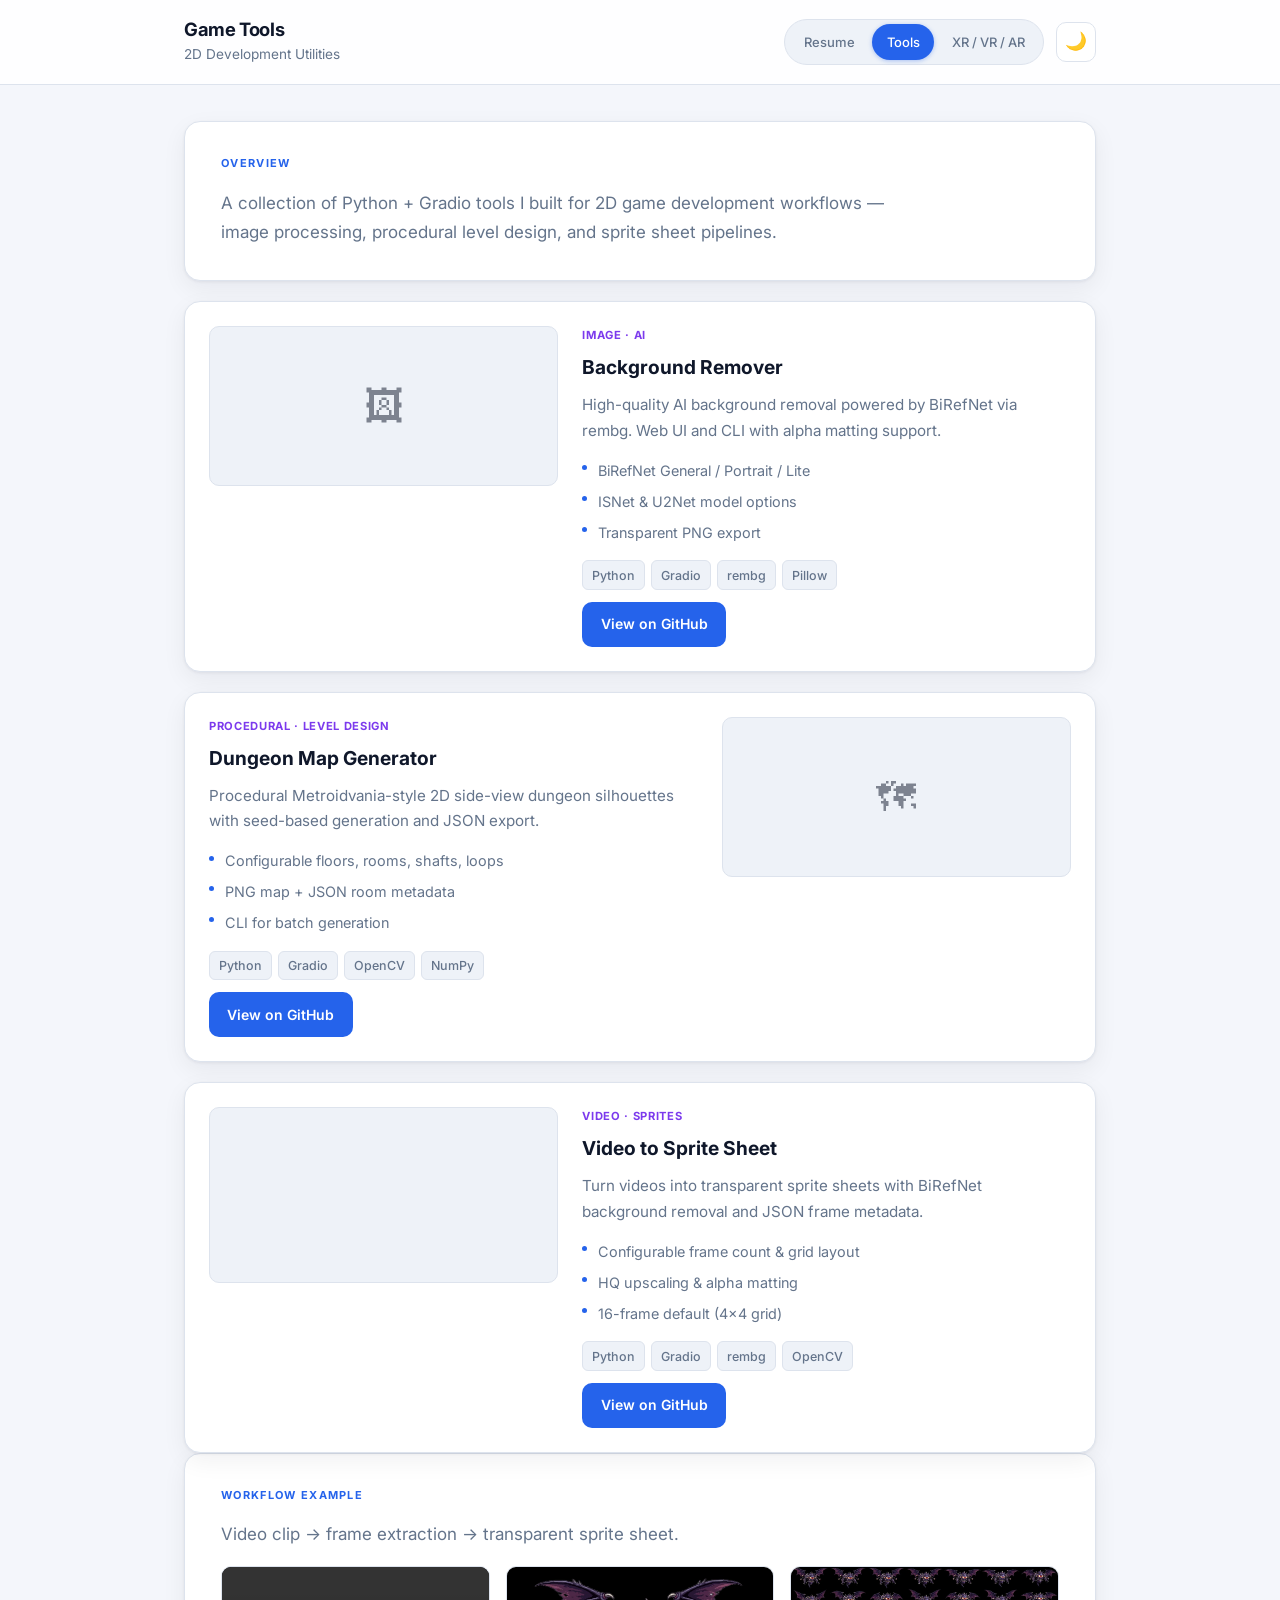
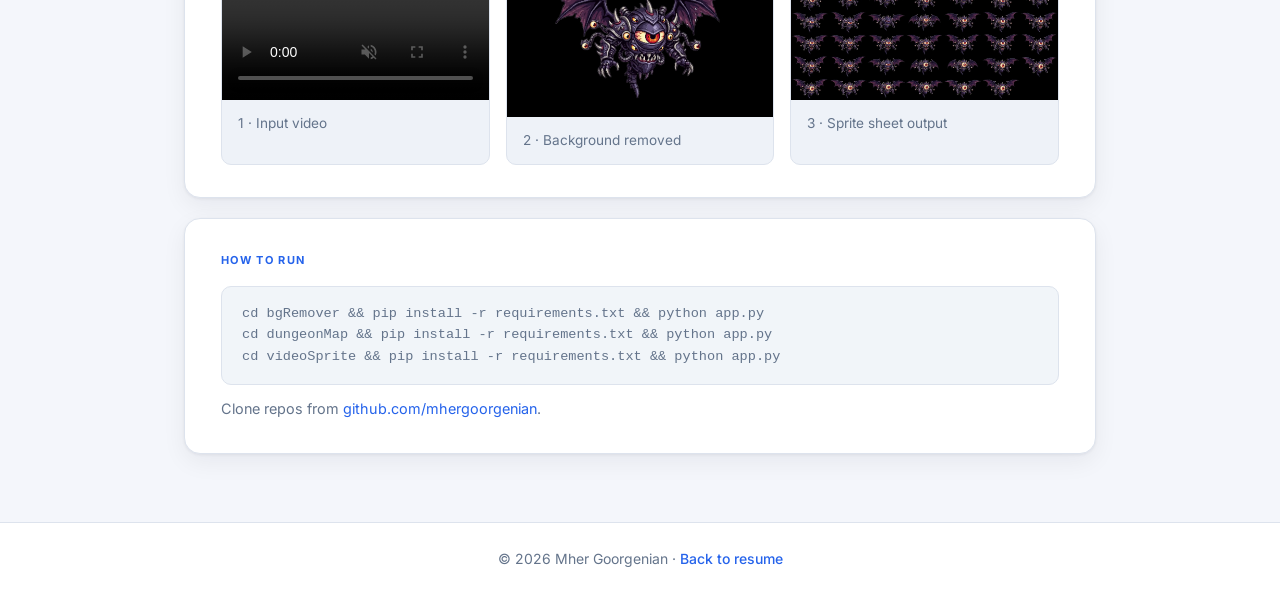
==== commit 12601339: "Refine portfolio UI to match clean mockup design Add pill navigation, experience timeline, and light" ====
--- a/tools.html
+++ b/tools.html
@@ -7,7 +7,7 @@
   <script>
     (function () {
       var t = localStorage.getItem('theme');
-      if (!t) t = matchMedia('(prefers-color-scheme: dark)').matches ? 'dark' : 'light';
+      if (!t) t = 'light';
       document.documentElement.setAttribute('data-theme', t);
     })();
   </script>
@@ -18,17 +18,19 @@
 </head>
 <body>
   <header class="site-header">
-    <div class="logo-block">
-      <h1>Game Tools</h1>
-      <p>2D Development Utilities</p>
-    </div>
-    <div class="header-actions">
-      <nav class="site-nav" aria-label="Main">
-        <a href="index.html" class="nav-link">Resume</a>
-        <a href="tools.html" class="nav-link active">Tools</a>
-        <a href="xr.html" class="nav-link">XR / VR / AR</a>
-      </nav>
-      <button type="button" class="theme-toggle" aria-label="Toggle theme">🌙</button>
+    <div class="header-inner">
+      <div class="logo-block">
+        <h1>Game Tools</h1>
+        <p>2D Development Utilities</p>
+      </div>
+      <div class="header-actions">
+        <nav class="site-nav" aria-label="Main">
+          <a href="index.html" class="nav-link">Resume</a>
+          <a href="tools.html" class="nav-link active">Tools</a>
+          <a href="xr.html" class="nav-link">XR / VR / AR</a>
+        </nav>
+        <button type="button" class="theme-toggle" aria-label="Toggle theme">🌙</button>
+      </div>
     </div>
   </header>
 
--- a/css/site.css
+++ b/css/site.css
@@ -51,6 +51,7 @@
   background: var(--bg);
   min-height: 100vh;
   transition: background 0.25s ease, color 0.25s ease;
+  -webkit-font-smoothing: antialiased;
 }
 
 a { color: var(--accent); text-decoration: none; }
@@ -58,12 +59,6 @@
 
 /* Header */
 .site-header {
-  display: flex;
-  flex-wrap: wrap;
-  align-items: center;
-  justify-content: space-between;
-  gap: 1rem;
-  padding: 1rem 1.5rem;
   border-bottom: 1px solid var(--border);
   background: var(--header-bg);
   backdrop-filter: blur(16px);
@@ -72,17 +67,29 @@
   z-index: 100;
 }
 
+.header-inner {
+  max-width: 960px;
+  margin: 0 auto;
+  display: flex;
+  flex-wrap: wrap;
+  align-items: center;
+  justify-content: space-between;
+  gap: 1rem;
+  padding: 1.1rem 1.5rem;
+}
+
 .logo-block h1 {
-  font-size: 1.05rem;
+  font-size: 1.15rem;
   font-weight: 700;
   letter-spacing: -0.02em;
   color: var(--text);
+  line-height: 1.3;
 }
 
 .logo-block p {
-  font-size: 0.82rem;
-  color: var(--text-muted);
-  margin-top: 0.15rem;
+  font-size: 0.85rem;
+  color: var(--text-muted);
+  margin-top: 0.1rem;
 }
 
 .header-actions {
@@ -94,27 +101,33 @@
 
 .site-nav {
   display: flex;
-  gap: 0.35rem;
+  gap: 0.2rem;
   flex-wrap: wrap;
+  padding: 0.25rem;
+  background: var(--surface-alt);
+  border: 1px solid var(--border);
+  border-radius: 999px;
 }
 
 .nav-link {
-  font-size: 0.875rem;
+  font-size: 0.8125rem;
   font-weight: 500;
-  padding: 0.5rem 0.85rem;
-  color: var(--text-muted);
-  border-radius: var(--radius-sm);
+  padding: 0.45rem 0.9rem;
+  color: var(--text-muted);
+  border-radius: 999px;
   transition: all 0.2s ease;
+  white-space: nowrap;
 }
 
 .nav-link:hover {
   color: var(--accent);
-  background: var(--accent-soft);
+  background: var(--surface);
 }
 
 .nav-link.active {
   color: #fff;
   background: var(--accent);
+  box-shadow: 0 1px 4px rgba(37, 99, 235, 0.35);
 }
 
 .theme-toggle {
@@ -135,9 +148,9 @@
 
 /* Layout */
 .container {
-  max-width: 920px;
+  max-width: 960px;
   margin: 0 auto;
-  padding: 2rem 1.25rem 3rem;
+  padding: 2.25rem 1.5rem 3rem;
 }
 
 .card {
@@ -145,27 +158,28 @@
   border: 1px solid var(--border);
   border-radius: var(--radius);
   box-shadow: var(--shadow);
-  padding: 1.75rem 2rem;
-  margin-bottom: 1.5rem;
+  padding: 2rem 2.25rem;
+  margin-bottom: 1.25rem;
 }
 
 .section-title {
-  font-size: 0.75rem;
+  font-size: 0.6875rem;
   font-weight: 700;
-  letter-spacing: 0.08em;
+  letter-spacing: 0.12em;
   text-transform: uppercase;
   color: var(--accent);
-  margin-bottom: 1.25rem;
+  margin-bottom: 1rem;
 }
 
 .hero-card {
-  background: linear-gradient(135deg, var(--surface) 0%, var(--surface-alt) 100%);
+  background: var(--surface);
 }
 
 .hero-text {
-  font-size: 1.1rem;
-  color: var(--text-muted);
-  max-width: 56ch;
+  font-size: 1.0625rem;
+  color: var(--text-muted);
+  max-width: 62ch;
+  line-height: 1.75;
 }
 
 .hero-text strong { color: var(--text); }
@@ -192,21 +206,22 @@
 }
 
 .btn-outline {
-  background: transparent;
+  background: var(--accent-soft);
   color: var(--accent);
-  border: 1px solid var(--accent);
+  border: 1px solid transparent;
 }
 
 .btn-outline:hover {
-  background: var(--accent-soft);
-  color: var(--accent-hover);
+  background: var(--accent);
+  color: #fff;
+  border-color: transparent;
 }
 
 .contact-row {
   display: flex;
   flex-wrap: wrap;
-  gap: 0.65rem;
-  margin-top: 1.25rem;
+  gap: 0.6rem;
+  margin-top: 1.5rem;
 }
 
 .text-link {
@@ -218,22 +233,60 @@
 .text-link:hover { color: var(--highlight); }
 
 /* Timeline / experience */
-.timeline { display: flex; flex-direction: column; gap: 1rem; }
+.timeline {
+  display: flex;
+  flex-direction: column;
+  gap: 0;
+  position: relative;
+  padding-left: 1.5rem;
+}
+
+.timeline::before {
+  content: '';
+  position: absolute;
+  left: 0.35rem;
+  top: 0.5rem;
+  bottom: 0.5rem;
+  width: 2px;
+  background: var(--border);
+  border-radius: 2px;
+}
 
 .timeline-item {
-  padding: 1.25rem 1.5rem;
+  position: relative;
+  padding: 1.15rem 1.35rem 1.15rem 1.25rem;
+  margin-bottom: 0.85rem;
   background: var(--surface-alt);
   border: 1px solid var(--border);
   border-radius: var(--radius-sm);
-  transition: border-color 0.2s ease;
-}
-
-.timeline-item:hover { border-color: var(--accent); }
+  transition: border-color 0.2s ease, box-shadow 0.2s ease;
+}
+
+.timeline-item::before {
+  content: '';
+  position: absolute;
+  left: -1.35rem;
+  top: 1.35rem;
+  width: 10px;
+  height: 10px;
+  border-radius: 50%;
+  background: var(--accent);
+  border: 2px solid var(--surface);
+  box-shadow: 0 0 0 2px var(--accent-soft);
+}
+
+.timeline-item:last-child { margin-bottom: 0; }
+
+.timeline-item:hover {
+  border-color: var(--accent);
+  box-shadow: 0 2px 12px rgba(37, 99, 235, 0.08);
+}
 
 .timeline-item h3 {
-  font-size: 1rem;
+  font-size: 1.02rem;
   font-weight: 600;
-  margin-bottom: 0.25rem;
+  margin-bottom: 0.2rem;
+  color: var(--text);
 }
 
 .meta {
@@ -249,7 +302,13 @@
   gap: 1.5rem;
 }
 
-@media (max-width: 640px) { .two-col { grid-template-columns: 1fr; } }
+@media (max-width: 640px) {
+  .two-col { grid-template-columns: 1fr; }
+
+  .timeline { padding-left: 0; }
+  .timeline::before,
+  .timeline-item::before { display: none; }
+}
 
 .skill-grid {
   list-style: none;
